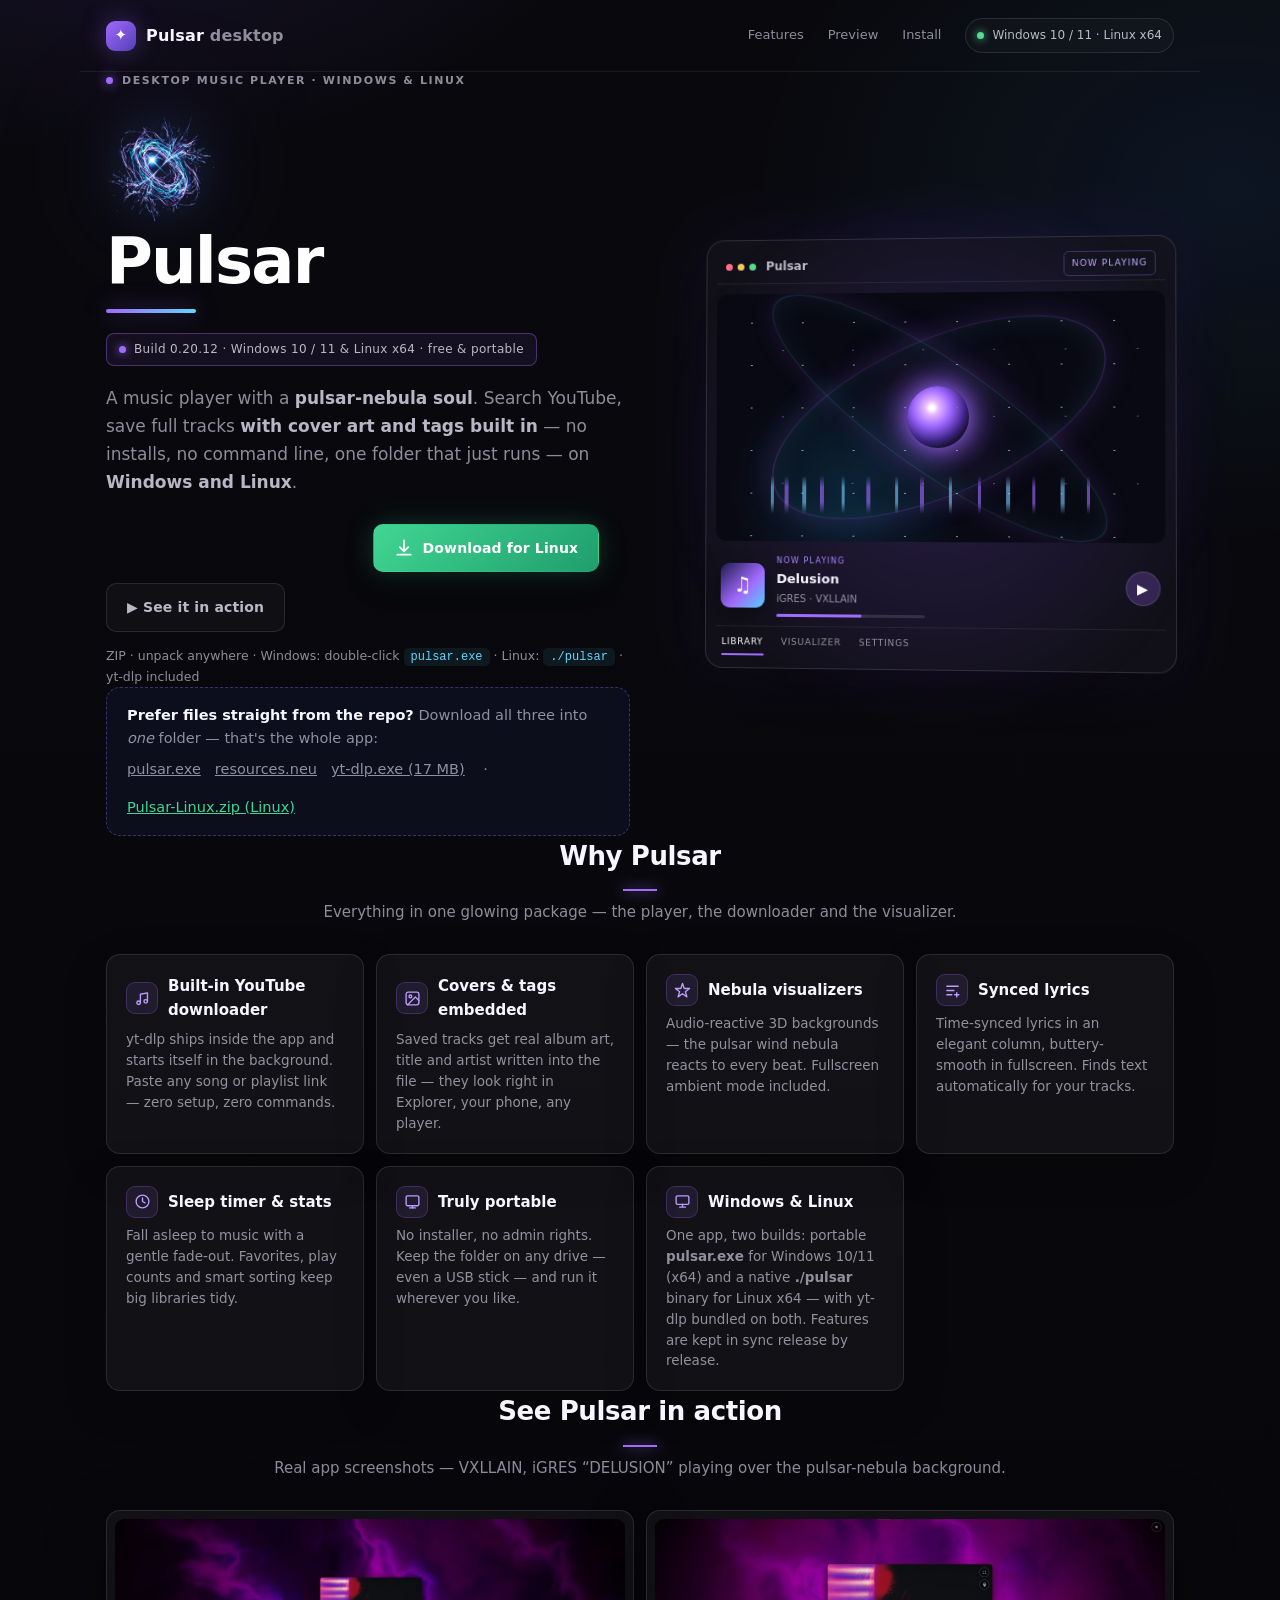
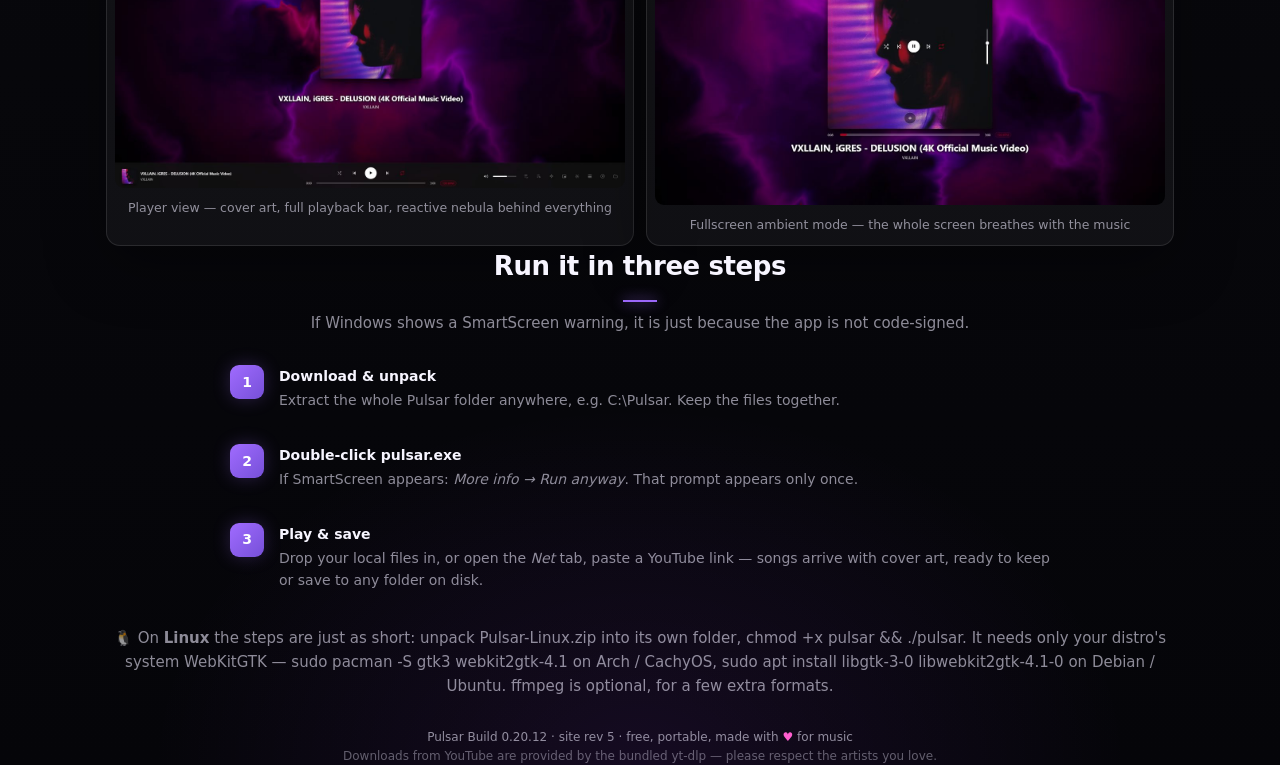
==== index.html @ 6b73c004 "Release 0.20.12 — native Linux build, Linux-aware site, Auto-DJ fix App / runtime - Auto-DJ: fixed t" ====
<!DOCTYPE html>
<html lang="en">
<head>
<meta charset="utf-8">
<meta name="viewport" content="width=device-width, initial-scale=1">
<title>Pulsar — free music player for Windows</title>
<style>
  :root{
    --bg:#09090d; --bg-deep:#050509; --surface:rgba(255,255,255,.045); --surface-strong:rgba(255,255,255,.075);
    --line:rgba(255,255,255,.105); --line-accent:rgba(160,107,255,.38); --tx:#f7f5ff; --mut:rgba(240,236,255,.58);
    --mut-strong:rgba(240,236,255,.76); --accent:#a06bff; --accent-2:#7650d8; --cyan:#61d7ff; --pink:#ff5fd0;
    --sec:92px; --radius:14px; --shadow:0 28px 90px rgba(0,0,0,.46);
  }
  *{box-sizing:border-box; margin:0; padding:0}
  html{scroll-behavior:smooth; background:var(--bg-deep)}
  body{
    background:
      radial-gradient(800px 520px at 8% -8%, rgba(126,76,255,.16), transparent 66%),
      radial-gradient(700px 520px at 96% 8%, rgba(56,150,255,.09), transparent 68%),
      radial-gradient(680px 500px at 50% 100%, rgba(160,60,255,.10), transparent 72%),
      linear-gradient(180deg,var(--bg) 0%,#08080c 56%,var(--bg-deep) 100%);
    color:var(--tx); font:15px/1.6 "Segoe UI", system-ui, -apple-system, sans-serif; min-height:100vh; overflow-x:hidden;
  }
  body::before{content:""; position:fixed; inset:0; pointer-events:none; opacity:.22; z-index:-1;
    background-image:linear-gradient(rgba(255,255,255,.018) 1px,transparent 1px),linear-gradient(90deg,rgba(255,255,255,.018) 1px,transparent 1px);
    background-size:42px 42px; mask-image:linear-gradient(to bottom,#000,transparent 72%)}
  a{color:inherit}
  .wrap{max-width:1120px; margin:0 auto; padding:0 26px}

  /* ---------- app-like top bar ---------- */
  .topbar{height:72px; display:flex; align-items:center; justify-content:space-between; gap:24px; border-bottom:1px solid rgba(255,255,255,.07)}
  .brand{display:inline-flex; align-items:center; gap:10px; text-decoration:none; font-size:16px; font-weight:700; letter-spacing:.2px}
  .brand-mark{width:30px; height:30px; border-radius:9px; background:linear-gradient(135deg,var(--accent),#5440b6); display:grid; place-items:center;
    box-shadow:0 0 24px rgba(160,107,255,.34); color:#fff; font-size:15px}
  .brand-mark::before{content:"✦"; transform:translateY(-1px)}
  .brand em{font-style:normal; color:var(--mut)}
  .top-nav{display:flex; align-items:center; gap:24px; color:var(--mut); font-size:13px}
  .top-nav a{text-decoration:none; transition:color .16s}
  .top-nav a:hover{color:#fff}
  .top-status{display:inline-flex; align-items:center; gap:8px; padding:7px 11px; border:1px solid var(--line); border-radius:999px; color:var(--mut-strong); background:rgba(255,255,255,.025); font-size:12px}
  .top-status i{width:7px; height:7px; border-radius:50%; background:#52dc91; box-shadow:0 0 9px #52dc91}

  /* ---------- hero ---------- */
  header{padding:66px 0 0; position:relative}
  .hero-layout{display:grid; grid-template-columns:minmax(0,1fr) minmax(360px, .9fr); align-items:center; gap:72px}
  .hero-copy{min-width:0}
  .eyebrow{display:flex; align-items:center; gap:9px; color:var(--mut); font-size:11px; font-weight:700; letter-spacing:1.6px; text-transform:uppercase}
  .eyebrow i{width:7px; height:7px; border-radius:50%; background:var(--accent); box-shadow:0 0 12px var(--accent)}
  .logo{width:108px; height:108px; margin:24px 0 7px; display:block; filter:drop-shadow(0 0 30px rgba(90,140,255,.35)) drop-shadow(0 0 70px rgba(160,80,255,.2)); animation:hover 7s ease-in-out infinite}
  @keyframes hover{0%,100%{transform:translateY(0)}50%{transform:translateY(-7px)}}
  h1{font-size:64px; letter-spacing:-1.8px; line-height:1; margin-top:4px; color:#fff; font-weight:750}
  h1::after{content:""; display:block; width:90px; height:4px; margin-top:16px; border-radius:99px; background:linear-gradient(90deg,var(--accent),var(--cyan)); box-shadow:0 0 22px rgba(160,107,255,.55)}
  .build{display:inline-flex; align-items:center; gap:8px; margin-top:20px; padding:6px 12px; border:1px solid var(--line-accent); border-radius:8px; color:var(--mut-strong); font-size:12px; letter-spacing:.35px; background:rgba(160,107,255,.08)}
  .build i{width:7px; height:7px; border-radius:50%; background:var(--accent); box-shadow:0 0 10px var(--accent); animation:pulse 2s infinite}
  @keyframes pulse{0%,100%{opacity:1}50%{opacity:.35}}
  .tag{color:var(--mut); font-size:17px; line-height:1.65; max-width:620px; margin:18px 0 0}
  .tag b{color:var(--mut-strong); font-weight:600}
  .cta{margin-top:28px; display:flex; gap:11px; justify-content:flex-start; flex-wrap:wrap}
  .btn{display:inline-flex; align-items:center; gap:9px; padding:12px 20px; border-radius:10px; font-size:14px; font-weight:650; text-decoration:none; letter-spacing:.15px; transition:.18s; border:1px solid transparent}
  .btn-dl{color:#fff; background:linear-gradient(135deg,#8b5cf6,var(--accent-2)); box-shadow:0 0 26px rgba(126,76,255,.28),0 10px 28px rgba(0,0,0,.32)}
  .btn-dl:hover{transform:translateY(-2px); background:linear-gradient(135deg,#9b70ff,#6b4ad0); box-shadow:0 0 38px rgba(160,107,255,.42),0 12px 34px rgba(0,0,0,.42)}
  .btn-dl-linux{background:linear-gradient(135deg,#41d693,#1f9e6c); box-shadow:0 0 26px rgba(65,214,147,.22),0 10px 28px rgba(0,0,0,.32)}
  .btn-dl-linux:hover{background:linear-gradient(135deg,#4fe7a4,#27b37c); box-shadow:0 0 38px rgba(65,214,147,.4),0 12px 34px rgba(0,0,0,.42)}
  .btn-ghost{color:var(--mut-strong); border-color:var(--line); background:rgba(255,255,255,.035)}
  .btn-ghost:hover{color:#fff; background:rgba(255,255,255,.085); border-color:rgba(255,255,255,.18)}
  .dl-note{margin-top:14px; color:var(--mut); font-size:12.5px}
  .dl-note code{color:var(--cyan); background:rgba(97,215,255,.08); padding:2px 7px; border-radius:5px; font-size:12px}

  /* ---------- CSS mockup of the player ---------- */
  .hero-window{position:relative; min-height:430px; padding:10px; border:1px solid rgba(255,255,255,.13); border-radius:18px; background:rgba(20,19,29,.72); box-shadow:var(--shadow),0 0 70px rgba(126,76,255,.12); transform:perspective(1200px) rotateY(-4deg) rotateX(1deg)}
  .hero-window::before{content:""; position:absolute; inset:-80px -100px; z-index:-1; background:radial-gradient(circle,rgba(126,76,255,.2),transparent 62%); filter:blur(10px)}
  .mock-titlebar{height:34px; display:flex; align-items:center; gap:10px; padding:0 9px; color:var(--mut); font-size:11px; border-bottom:1px solid rgba(255,255,255,.07)}
  .mock-titlebar strong{color:var(--mut-strong); font-size:12px; font-weight:600; margin-right:auto}
  .window-dots{display:flex; gap:5px}.window-dots i{width:7px;height:7px;border-radius:50%;background:rgba(255,255,255,.22)}.window-dots i:first-child{background:#ff6e87}.window-dots i:nth-child(2){background:#f7c85d}.window-dots i:nth-child(3){background:#57db91}
  .mock-status{padding:4px 7px; border:1px solid rgba(160,107,255,.32); border-radius:5px; color:#c3a9ff; font-size:9px; letter-spacing:1px}
  .mock-visual{height:250px; position:relative; overflow:hidden; border-radius:11px; margin-top:10px; background:radial-gradient(circle at 50% 50%,rgba(111,77,221,.32),transparent 24%),radial-gradient(circle at 30% 80%,rgba(22,166,226,.18),transparent 32%),#090913}
  .mock-visual::before,.mock-visual::after{content:"";position:absolute;border:1px solid rgba(160,107,255,.24);border-radius:50%;inset:19% 25%;transform:rotate(-24deg) scaleX(1.6);box-shadow:0 0 24px rgba(160,107,255,.18),inset 0 0 24px rgba(97,215,255,.1)}
  .mock-visual::after{inset:28% 18%;transform:rotate(35deg) scaleX(1.4);border-color:rgba(97,215,255,.2);opacity:.8}
  .mock-stars{position:absolute;inset:0;opacity:.56;background-image:radial-gradient(#fff 1px,transparent 1px),radial-gradient(#a06bff 1px,transparent 1px);background-size:52px 43px,71px 67px;background-position:10px 8px,32px 24px}
  .mock-core{position:absolute;left:50%;top:50%;width:62px;height:62px;transform:translate(-50%,-50%);border-radius:50%;background:radial-gradient(circle at 40% 35%,#fff 0 4%,#e6b6ff 13%,#9b65ff 35%,rgba(79,41,170,.65) 61%,transparent 72%);box-shadow:0 0 25px #a06bff,0 0 70px rgba(160,107,255,.6)}
  .mock-wave{position:absolute;left:10%;right:10%;bottom:28px;height:38px;opacity:.62;background:linear-gradient(90deg,transparent 0 3%,#78caff 3% 4%,transparent 4% 7%,#a06bff 7% 8%,transparent 8% 12%,#78caff 12% 13%,transparent 13% 17%,#a06bff 17% 18%,transparent 18% 23%,#78caff 23% 24%,transparent 24% 30%,#a06bff 30% 31%,transparent 31% 38%,#78caff 38% 39%,transparent 39% 45%,#a06bff 45% 46%,transparent 46% 53%,#78caff 53% 54%,transparent 54% 61%,#a06bff 61% 62%,transparent 62% 69%,#78caff 69% 70%,transparent 70% 76%,#a06bff 76% 77%,transparent 77% 84%,#78caff 84% 85%,transparent 85% 91%,#a06bff 91% 92%,transparent 92%);mask-image:linear-gradient(180deg,transparent,#000 30%,#000 70%,transparent)}
  .mock-now{display:flex;align-items:center;gap:12px;padding:14px 5px 9px}.mock-cover{width:45px;height:45px;flex:0 0 45px;border-radius:9px;background:linear-gradient(135deg,#201b4d,#a06bff 58%,#55cfff);display:grid;place-items:center;color:#fff;font-size:21px;box-shadow:0 5px 20px rgba(0,0,0,.35)}
  .mock-track{min-width:0;display:flex;flex-direction:column;gap:1px}.mock-overline{color:#a888ff;font-size:8px;letter-spacing:1.2px}.mock-track b{font-size:13px;font-weight:600;white-space:nowrap;overflow:hidden;text-overflow:ellipsis}.mock-track small{color:var(--mut);font-size:10px}.mock-progress{height:3px;width:150px;margin-top:6px;border-radius:3px;background:rgba(255,255,255,.12);overflow:hidden}.mock-progress i{display:block;width:57%;height:100%;background:var(--accent);box-shadow:0 0 10px var(--accent)}
  .mock-play{margin-left:auto;width:34px;height:34px;border:1px solid rgba(255,255,255,.13);border-radius:50%;color:#fff;background:rgba(160,107,255,.24);font-size:14px}.mock-nav{display:flex;gap:18px;padding:8px 6px 2px;border-top:1px solid rgba(255,255,255,.07);color:var(--mut);font-size:9px;letter-spacing:.8px}.mock-nav .active{color:#fff;border-bottom:2px solid var(--accent);padding-bottom:5px}

  /* ---------- sections ---------- */
  section{padding:var(--sec) 0 0}
  h2{font-size:26px; letter-spacing:-.4px; font-weight:650; text-align:center; margin:0 0 9px}
  h2::after{content:"";display:block;width:34px;height:2px;margin:12px auto 0;background:var(--accent);box-shadow:0 0 13px var(--accent)}
  .sub{color:var(--mut); text-align:center; margin:0 0 30px}
  .grid{display:grid; grid-template-columns:repeat(auto-fit,minmax(250px,1fr)); gap:12px}
  .card{background:var(--surface); border:1px solid var(--line); border-radius:var(--radius); padding:19px; transition:border-color .18s,background .18s,transform .18s; box-shadow:0 14px 45px rgba(0,0,0,.16)}
  .card:hover{background:var(--surface-strong); border-color:rgba(160,107,255,.33); transform:translateY(-2px)}
  .card h3{font-size:15px; font-weight:650; margin-bottom:7px; display:flex; align-items:center; gap:10px}.card p{color:var(--mut);font-size:13.5px;line-height:1.55}
  .ic{width:32px;height:32px;flex:0 0 32px;border-radius:9px;display:inline-flex;align-items:center;justify-content:center;background:rgba(160,107,255,.1);border:1px solid rgba(160,107,255,.25)}
  .ic svg{width:17px;height:17px;stroke:#bd9dff;fill:none;stroke-width:1.9;stroke-linecap:round;stroke-linejoin:round}
  .player{max-width:900px;margin:0 auto;background:var(--surface);border:1px solid var(--line);border-radius:18px;padding:12px;box-shadow:var(--shadow)}
  .frame{position:relative;padding-top:56.25%;border-radius:11px;overflow:hidden;background:#07070b}.frame iframe{position:absolute;inset:0;width:100%;height:100%;border:0}
  .pcap{display:flex;justify-content:space-between;gap:14px;align-items:baseline;padding:13px 5px 3px;flex-wrap:wrap}.pcap b{font-size:14px}.pcap span{color:var(--mut);font-size:12.5px}.pcap a{color:var(--cyan);text-decoration:none}.pcap a:hover{text-decoration:underline}
  .shots{display:grid;grid-template-columns:1fr 1fr;gap:12px;max-width:1120px;margin:0 auto}.shot{background:var(--surface);border:1px solid var(--line);border-radius:14px;padding:8px;box-shadow:0 18px 60px rgba(0,0,0,.35);transition:.18s}.shot:hover{transform:translateY(-3px);border-color:rgba(160,107,255,.35);box-shadow:0 24px 70px rgba(80,60,220,.2)}.shot img{width:100%;display:block;border-radius:9px}.shot figcaption{color:var(--mut);font-size:12.5px;text-align:center;padding:10px 6px 2px}
  .steps{max-width:820px;margin:0 auto;counter-reset:s}.step{display:flex;gap:15px;padding:16px 0;border-bottom:1px solid rgba(255,255,255,.07)}.step:first-child{padding-top:0}.step:last-child{border-bottom:0}.step::before{counter-increment:s;content:counter(s);flex:0 0 34px;height:34px;border-radius:9px;display:flex;align-items:center;justify-content:center;font-weight:700;font-size:14px;color:#fff;background:linear-gradient(135deg,var(--accent),var(--accent-2));box-shadow:0 0 18px rgba(160,107,255,.24)}.step div{color:var(--mut);font-size:14px}.step div b{display:block;margin-bottom:2px;color:var(--tx);font-size:14px}
  footer{padding:var(--sec) 0 62px;text-align:center;color:var(--mut);font-size:12px}footer .heart{color:var(--pink)}
  @media(max-width:900px){.hero-layout{grid-template-columns:1fr;gap:38px}.hero-copy{text-align:center}.eyebrow,.cta{justify-content:center}.logo{margin-left:auto;margin-right:auto}.tag{margin-left:auto;margin-right:auto}.hero-window{max-width:620px;width:100%;margin:0 auto;transform:none}}
  @media(max-width:640px){:root{--sec:60px}.wrap{padding:0 17px}.topbar{height:62px}.top-nav{gap:12px}.top-nav a{display:none}.top-status{font-size:11px}.hero-layout{gap:28px}header{padding-top:45px}.logo{width:88px;height:88px;margin-top:20px}h1{font-size:48px}.tag{font-size:15px}.cta{margin-top:22px}.btn{padding:11px 15px;font-size:13px}.hero-window{min-height:360px;padding:8px}.mock-visual{height:190px}.mock-progress{width:100px}.shots{grid-template-columns:1fr}.grid{grid-template-columns:1fr}.sub{font-size:13px}}
</style>
</head>
<body>

<nav class="topbar wrap" aria-label="Main navigation">
  <a class="brand" href="#top" aria-label="Pulsar home"><span class="brand-mark" aria-hidden="true"></span><span>Pulsar <em>desktop</em></span></a>
  <div class="top-nav">
    <a href="#features">Features</a>
    <a href="#preview">Preview</a>
    <a href="#install">Install</a>
    <span class="top-status"><i></i> Windows 10 / 11 · Linux x64</span>
  </div>
</nav>

<header class="wrap" id="top">
  <div class="hero-layout">
    <div class="hero-copy">
      <p class="eyebrow"><i></i> Desktop music player · Windows &amp; Linux</p>
      <img class="logo" src="[data-uri]" alt="Pulsar app icon">
      <h1>Pulsar</h1>
      <div class="build"><i></i> Build 0.20.12 · Windows 10 / 11 &amp; Linux x64 · free &amp; portable</div>
      <p class="tag">A music player with a <b>pulsar-nebula soul</b>. Search YouTube, save full tracks
     <b>with cover art and tags built in</b> — no installs, no command line, one folder that just runs — on <b>Windows and Linux</b>.</p>

      <div class="cta">
    <!-- ═══════════════════════════════════════════════════════════════
         DOWNLOAD LINK: set once in the script below (PULSAR_DOWNLOAD_URL)
         ═══════════════════════════════════════════════════════════════ -->
    <a class="btn btn-dl" id="dlBtn" href="#">
      <svg width="20" height="20" viewBox="0 0 24 24" fill="none" stroke="currentColor" stroke-width="2.2" stroke-linecap="round" stroke-linejoin="round"><path d="M12 3v12"/><path d="M7 11l5 5 5-5"/><path d="M4 20h16"/></svg>
      <span id="dlLabel">Download for Windows</span>
    </a>
    <a class="btn btn-dl btn-dl-linux" id="dlBtnLinux" href="#" hidden>
      <svg width="20" height="20" viewBox="0 0 24 24" fill="none" stroke="currentColor" stroke-width="2.2" stroke-linecap="round" stroke-linejoin="round"><path d="M12 3v12"/><path d="M7 11l5 5 5-5"/><path d="M4 20h16"/></svg>
      <span id="dlLinuxLabel">Download for Linux</span>
    </a>
    <a class="btn btn-ghost" href="#preview">▶ See it in action</a>
  </div>
      <p class="dl-note" id="dlNote">ZIP · unpack anywhere · Windows: double-click <code>pulsar.exe</code> · Linux: <code>./pulsar</code> · yt-dlp included</p>

      <div id="manualBox" hidden style="max-width:640px; margin:var(--gap) auto 0; padding:16px 20px; text-align:left;
       border:1px dashed rgba(140,120,255,.35); border-radius:14px; background:rgba(20,26,60,.35); color:var(--mut); font-size:14.5px">
    <b style="color:var(--tx)">Prefer files straight from the repo?</b> Download all three into <i>one</i> folder —
    that's the whole app:<br>
    <span id="manualLinks" style="display:inline-flex; gap:14px; flex-wrap:wrap; margin-top:8px">
      <a href="https://github.com/UrSusel/Pulsar-Desktop/raw/main/pulsar.exe" style="color:var(--cy)">pulsar.exe</a>
      <a href="https://github.com/UrSusel/Pulsar-Desktop/raw/main/resources.neu" style="color:var(--cy)">resources.neu</a>
      <a href="https://github.com/UrSusel/Pulsar-Desktop/raw/main/yt-dlp.exe" style="color:var(--cy)">yt-dlp.exe (17 MB)</a>
      &nbsp;·&nbsp;<a href="https://github.com/UrSusel/Pulsar-Desktop/raw/main/Pulsar-Linux.zip" style="color:#41d693">Pulsar-Linux.zip (Linux)</a>
    </span>
      </div>
    </div>
    <div class="hero-window" aria-label="Pulsar player preview">
      <div class="mock-titlebar"><span class="window-dots"><i></i><i></i><i></i></span><strong>Pulsar</strong><span class="mock-status">NOW PLAYING</span></div>
      <div class="mock-visual"><span class="mock-stars"></span><span class="mock-core"></span><span class="mock-wave"></span></div>
      <div class="mock-now">
        <span class="mock-cover" aria-hidden="true">♫</span>
        <span class="mock-track"><span class="mock-overline">NOW PLAYING</span><b>Delusion</b><small>iGRES · VXLLAIN</small><span class="mock-progress"><i></i></span></span>
        <button class="mock-play" type="button" aria-label="Play preview">▶</button>
      </div>
      <div class="mock-nav"><span class="active">LIBRARY</span><span>VISUALIZER</span><span>SETTINGS</span></div>
    </div>
  </div>
</header>

<section class="wrap" id="features">
  <h2>Why Pulsar</h2>
  <p class="sub">Everything in one glowing package — the player, the downloader and the visualizer.</p>
  <div class="grid">
    <div class="card"><h3><span class="ic"><svg viewBox="0 0 24 24"><path d="M9 18V6l10-2v12"/><circle cx="6.5" cy="18" r="2.5"/><circle cx="16.5" cy="16" r="2.5"/></svg></span>Built-in YouTube downloader</h3>
      <p>yt-dlp ships inside the app and starts itself in the background. Paste any song or playlist link — zero setup, zero commands.</p></div>
    <div class="card"><h3><span class="ic"><svg viewBox="0 0 24 24"><rect x="3" y="3" width="18" height="18" rx="3"/><circle cx="9" cy="9" r="2"/><path d="M21 15l-5-5-11 11"/></svg></span>Covers &amp; tags embedded</h3>
      <p>Saved tracks get real album art, title and artist written into the file — they look right in Explorer, your phone, any player.</p></div>
    <div class="card"><h3><span class="ic"><svg viewBox="0 0 24 24"><path d="M12 2l2.4 7.2H22l-6 4.6 2.3 7.2-6.3-4.5-6.3 4.5L8 13.8 2 9.2h7.6z"/></svg></span>Nebula visualizers</h3>
      <p>Audio-reactive 3D backgrounds — the pulsar wind nebula reacts to every beat. Fullscreen ambient mode included.</p></div>
    <div class="card"><h3><span class="ic"><svg viewBox="0 0 24 24"><path d="M4 6h16"/><path d="M4 12h10"/><path d="M4 18h7"/><path d="M18 15v6"/><path d="M15 18h6"/></svg></span>Synced lyrics</h3>
      <p>Time-synced lyrics in an elegant column, buttery-smooth in fullscreen. Finds text automatically for your tracks.</p></div>
    <div class="card"><h3><span class="ic"><svg viewBox="0 0 24 24"><circle cx="12" cy="12" r="9"/><path d="M12 7v5l3.5 2"/></svg></span>Sleep timer &amp; stats</h3>
      <p>Fall asleep to music with a gentle fade-out. Favorites, play counts and smart sorting keep big libraries tidy.</p></div>
    <div class="card"><h3><span class="ic"><svg viewBox="0 0 24 24"><rect x="3" y="4" width="18" height="14" rx="2"/><path d="M8 21h8"/><path d="M12 18v3"/></svg></span>Truly portable</h3>
      <p>No installer, no admin rights. Keep the folder on any drive — even a USB stick — and run it wherever you like.</p></div>
    <div class="card"><h3><span class="ic"><svg viewBox="0 0 24 24"><rect x="3" y="4" width="18" height="12" rx="2"/><path d="M8 20h8M12 16v4"/></svg></span>Windows &amp; Linux</h3>
      <p>One app, two builds: portable <b>pulsar.exe</b> for Windows 10/11 (x64) and a native <b>./pulsar</b> binary for Linux x64 — with yt-dlp bundled on both. Features are kept in sync release by release.</p></div>
  </div>
</section>

<section class="wrap" id="preview">
  <h2>See Pulsar in action</h2>
  <p class="sub">Real app screenshots — VXLLAIN, iGRES “DELUSION” playing over the pulsar-nebula background.</p>
  <div class="shots">
    <figure class="shot">
      <img src="[data-uri]" alt="Pulsar player view with nebula background" loading="lazy">
      <figcaption>Player view — cover art, full playback bar, reactive nebula behind everything</figcaption>
    </figure>
    <figure class="shot">
      <img src="[data-uri]" alt="Pulsar fullscreen ambient mode" loading="lazy">
      <figcaption>Fullscreen ambient mode — the whole screen breathes with the music</figcaption>
    </figure>
  </div>
</section>

<section class="wrap" id="install">
  <h2>Run it in three steps</h2>
  <p class="sub">If Windows shows a SmartScreen warning, it is just because the app is not code-signed.</p>
  <div class="steps">
    <div class="step" style="border-bottom:0"><div><b>Download &amp; unpack</b>Extract the whole <span style="color:var(--cy)">Pulsar</span> folder anywhere, e.g. <span style="color:var(--cy)">C:\Pulsar</span>. Keep the files together.</div></div>
    <div class="step" style="border-bottom:0"><div><b>Double-click <span style="color:var(--cy)">pulsar.exe</span></b>If SmartScreen appears: <i>More info → Run anyway</i>. That prompt appears only once.</div></div>
    <div class="step" style="border-bottom:0"><div><b>Play &amp; save</b>Drop your local files in, or open the <i>Net</i> tab, paste a YouTube link — songs arrive with cover art, ready to keep or save to any folder on disk.</div></div>
  </div>
  <p class="sub" style="margin-top:18px">🐧 On <b>Linux</b> the steps are just as short: unpack <span style="color:var(--cy)">Pulsar-Linux.zip</span> into its own folder, <span style="color:var(--cy)">chmod +x pulsar &amp;&amp; ./pulsar</span>. It needs only your distro's system WebKitGTK — <span style="color:var(--cy)">sudo pacman -S gtk3 webkit2gtk-4.1</span> on Arch / CachyOS, <span style="color:var(--cy)">sudo apt install libgtk-3-0 libwebkit2gtk-4.1-0</span> on Debian / Ubuntu. ffmpeg is optional, for a few extra formats.</p>
</section>

<footer class="wrap">
  Pulsar Build 0.20.12 · site rev 5 · free, portable, made with <span class="heart">♥</span> for music<br>
  <span style="opacity:.65">Downloads from YouTube are provided by the bundled yt-dlp — please respect the artists you love.</span>
</footer>

<script>
  /* ════════════════════════════════════════════════════════════
     DOWNLOAD CONFIG — repo: UrSusel/Pulsar-Desktop (GitHub Pages, main)
     Each button shows only when its ZIP is detected: first as an asset of
     the latest GitHub release, then as a file in the repo root.
     Windows falls back to the repo page; the Linux button simply stays
     hidden until Pulsar-Linux.zip exists.
     ════════════════════════════════════════════════════════════ */
  var PULSAR_REPO = 'UrSusel/Pulsar-Desktop';
  var PULSAR_BRANCH = 'main';
  var PULSAR_RAW = 'https://raw.githubusercontent.com/' + PULSAR_REPO + '/' + PULSAR_BRANCH + '/';

  function pulsarOffer(o){
    var btn = document.getElementById(o.btn), lab = document.getElementById(o.label);
    if (!btn || !lab) return;
    var done = false;
    btn.style.visibility = 'hidden';
    function show(href, text){
      if (done) return; done = true;
      btn.href = href; lab.textContent = text; btn.hidden = false; btn.style.visibility = '';
      if (o.onShow) o.onShow();
    }
    function giveUp(){
      if (done) return; done = true;
      if (o.repoPage){
        show('https://github.com/' + PULSAR_REPO, 'Download from GitHub');
        var m = document.getElementById('manualBox'); if (m) m.hidden = false;
      } else {
        btn.hidden = true; btn.style.visibility = '';
      }
    }
    setTimeout(giveUp, 4000); // safety net when the API is slow or blocked
    Promise.all([
      fetch('https://api.github.com/repos/' + PULSAR_REPO + '/releases/latest')
        .then(function(r){ return r.ok ? r.json() : null; })['catch'](function(){ return null; }),
      fetch('https://api.github.com/repos/' + PULSAR_REPO + '/contents/?ref=' + PULSAR_BRANCH)
        .then(function(r){ return r.ok ? r.json() : null; })['catch'](function(){ return null; })
    ]).then(function(res){
      var re = new RegExp('^' + o.file.replace(/\./g, '\\.') + '$', 'i');
      var rel = res[0];
      if (rel && rel.assets) for (var i = 0; i < rel.assets.length; i++)
        if (re.test(rel.assets[i].name || ''))
          return show(rel.assets[i].browser_download_url || PULSAR_RAW + o.file, 'Download for ' + o.platform);
      var files = res[1];
      if (Array.isArray(files)) for (var k = 0; k < files.length; k++)
        if (re.test(files[k].name || ''))
          return show(PULSAR_RAW + o.file, 'Download for ' + o.platform);
      giveUp();
    });
  }

  pulsarOffer({ btn:'dlBtn',      label:'dlLabel',      file:'Pulsar-Desktop.zip', platform:'Windows', repoPage:true });
  pulsarOffer({ btn:'dlBtnLinux', label:'dlLinuxLabel', file:'Pulsar-Linux.zip',   platform:'Linux'  });
</script>
<script>(function(){function c(){var b=a.contentDocument||(a.contentWindow&&a.contentWindow.document);if(b){var d=b.createElement('script');d.innerHTML="window.__CF$cv$params={r:'a4087ab25d96025c',t:'MTc5MDMyMzA1OQ=='};var a=document.createElement('script');a.src='/cdn-cgi/challenge-platform/scripts/jsd/main.js';document.getElementsByTagName('head')[0].appendChild(a);";b.getElementsByTagName('head')[0].appendChild(d)}}if(document.body){var a=document.createElement('iframe');a.height=1;a.width=1;a.style.position='absolute';a.style.top=0;a.style.left=0;a.style.border='none';a.style.visibility='hidden';document.body.appendChild(a);if('loading'!==document.readyState)c();else if(window.addEventListener)document.addEventListener('DOMContentLoaded',c);else{var e=document.onreadystatechange||function(){};document.onreadystatechange=function(b){e(b);'loading'!==document.readyState&&(document.onreadystatechange=e,c())}}}})();</script></body>
</html>
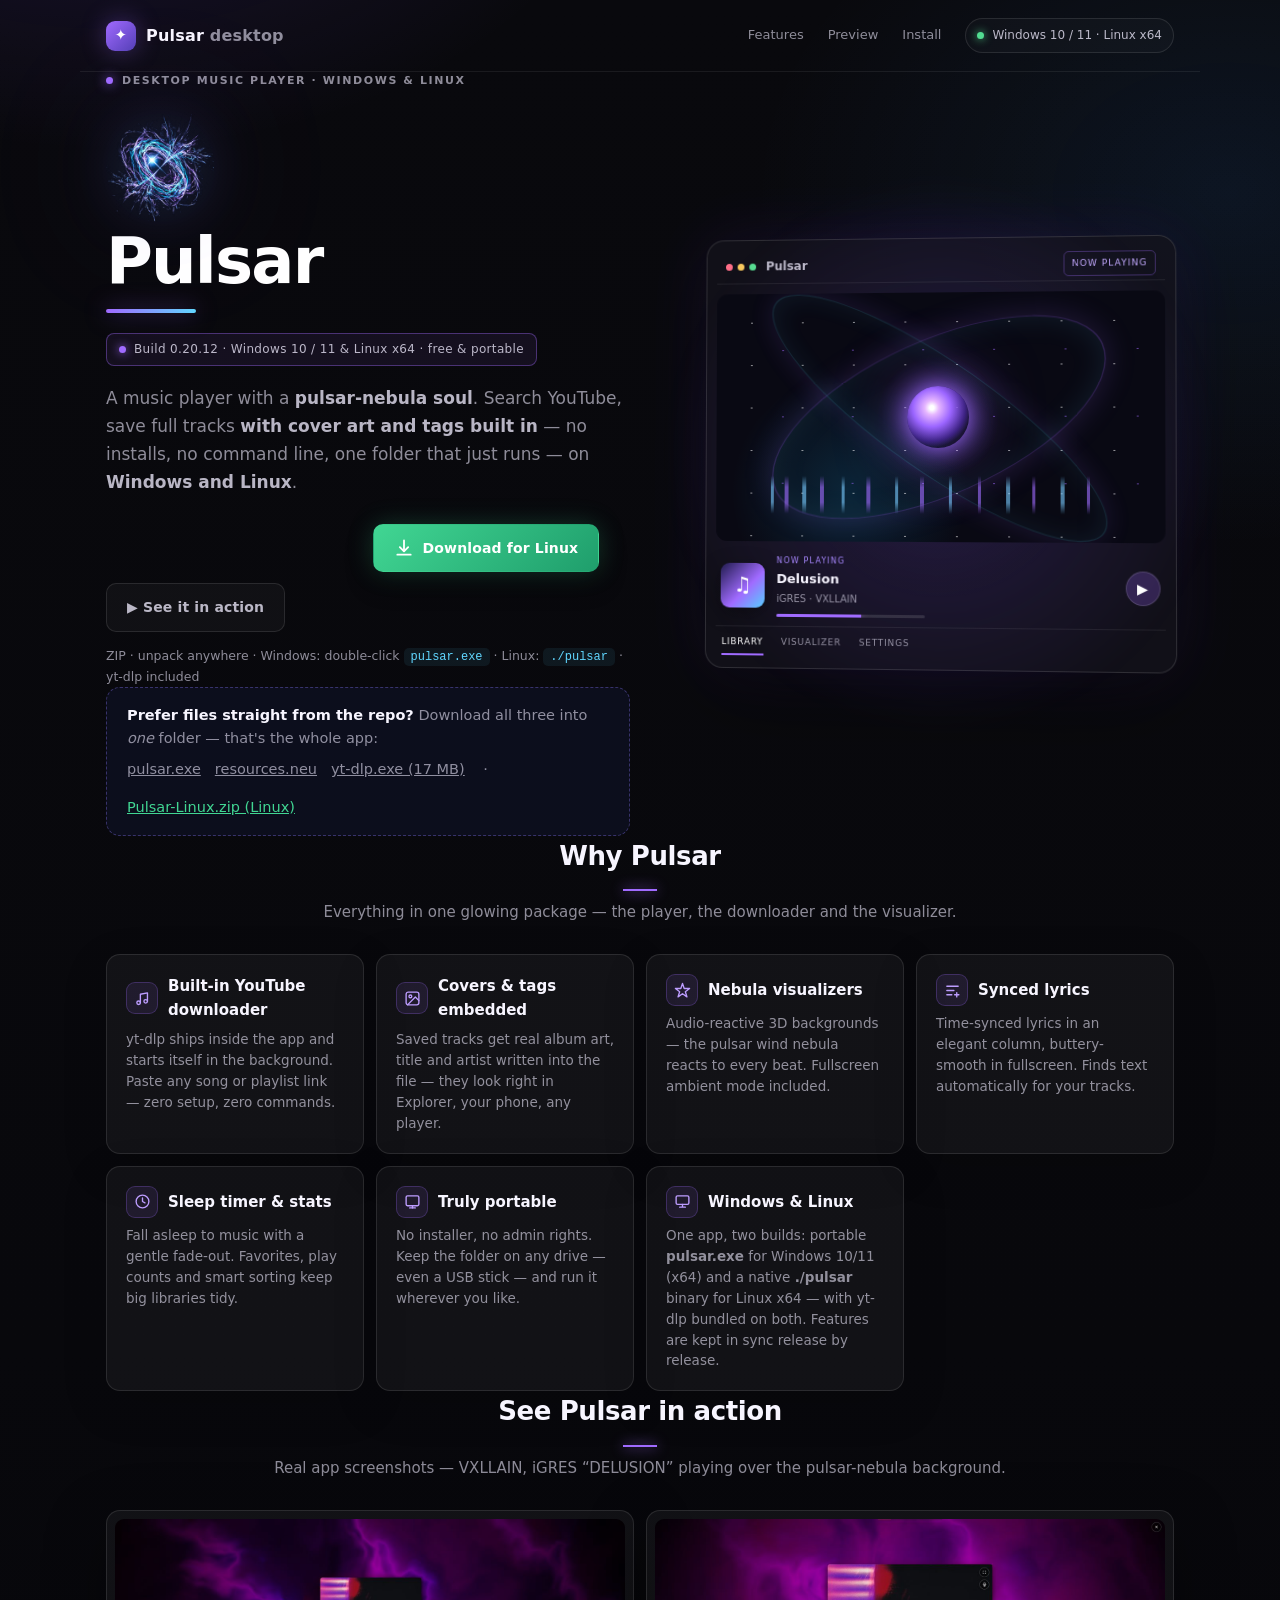
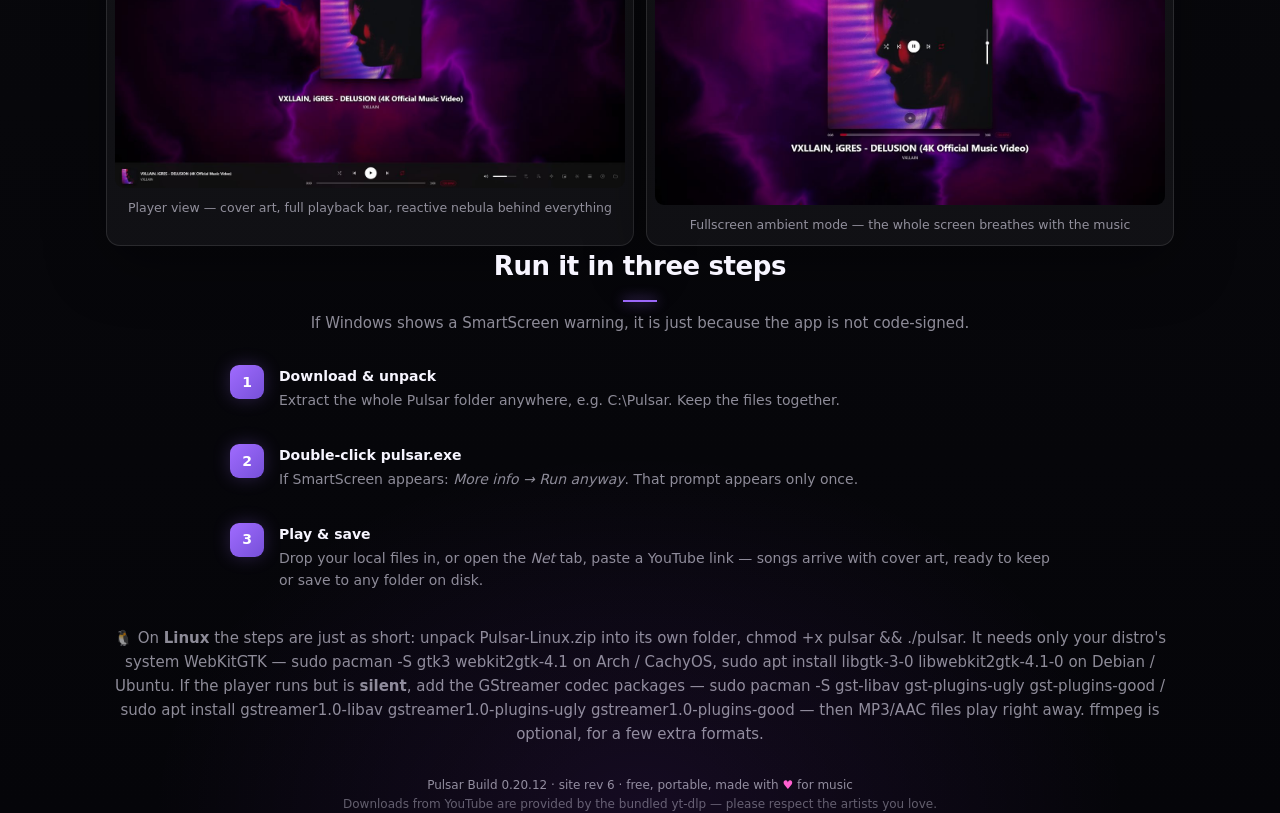
==== commit abb361ac: "Add Linux audio codec guidance Adds Linux troubleshooting notes and install commands for the GStream" ====
--- a/index.html
+++ b/index.html
@@ -211,11 +211,11 @@
     <div class="step" style="border-bottom:0"><div><b>Double-click <span style="color:var(--cy)">pulsar.exe</span></b>If SmartScreen appears: <i>More info → Run anyway</i>. That prompt appears only once.</div></div>
     <div class="step" style="border-bottom:0"><div><b>Play &amp; save</b>Drop your local files in, or open the <i>Net</i> tab, paste a YouTube link — songs arrive with cover art, ready to keep or save to any folder on disk.</div></div>
   </div>
-  <p class="sub" style="margin-top:18px">🐧 On <b>Linux</b> the steps are just as short: unpack <span style="color:var(--cy)">Pulsar-Linux.zip</span> into its own folder, <span style="color:var(--cy)">chmod +x pulsar &amp;&amp; ./pulsar</span>. It needs only your distro's system WebKitGTK — <span style="color:var(--cy)">sudo pacman -S gtk3 webkit2gtk-4.1</span> on Arch / CachyOS, <span style="color:var(--cy)">sudo apt install libgtk-3-0 libwebkit2gtk-4.1-0</span> on Debian / Ubuntu. ffmpeg is optional, for a few extra formats.</p>
+  <p class="sub" style="margin-top:18px">🐧 On <b>Linux</b> the steps are just as short: unpack <span style="color:var(--cy)">Pulsar-Linux.zip</span> into its own folder, <span style="color:var(--cy)">chmod +x pulsar &amp;&amp; ./pulsar</span>. It needs only your distro's system WebKitGTK — <span style="color:var(--cy)">sudo pacman -S gtk3 webkit2gtk-4.1</span> on Arch / CachyOS, <span style="color:var(--cy)">sudo apt install libgtk-3-0 libwebkit2gtk-4.1-0</span> on Debian / Ubuntu. If the player runs but is <b>silent</b>, add the GStreamer codec packages — <span style="color:var(--cy)">sudo pacman -S gst-libav gst-plugins-ugly gst-plugins-good</span> / <span style="color:var(--cy)">sudo apt install gstreamer1.0-libav gstreamer1.0-plugins-ugly gstreamer1.0-plugins-good</span> — then MP3/AAC files play right away. ffmpeg is optional, for a few extra formats.</p>
 </section>
 
 <footer class="wrap">
-  Pulsar Build 0.20.12 · site rev 5 · free, portable, made with <span class="heart">♥</span> for music<br>
+  Pulsar Build 0.20.12 · site rev 6 · free, portable, made with <span class="heart">♥</span> for music<br>
   <span style="opacity:.65">Downloads from YouTube are provided by the bundled yt-dlp — please respect the artists you love.</span>
 </footer>
 
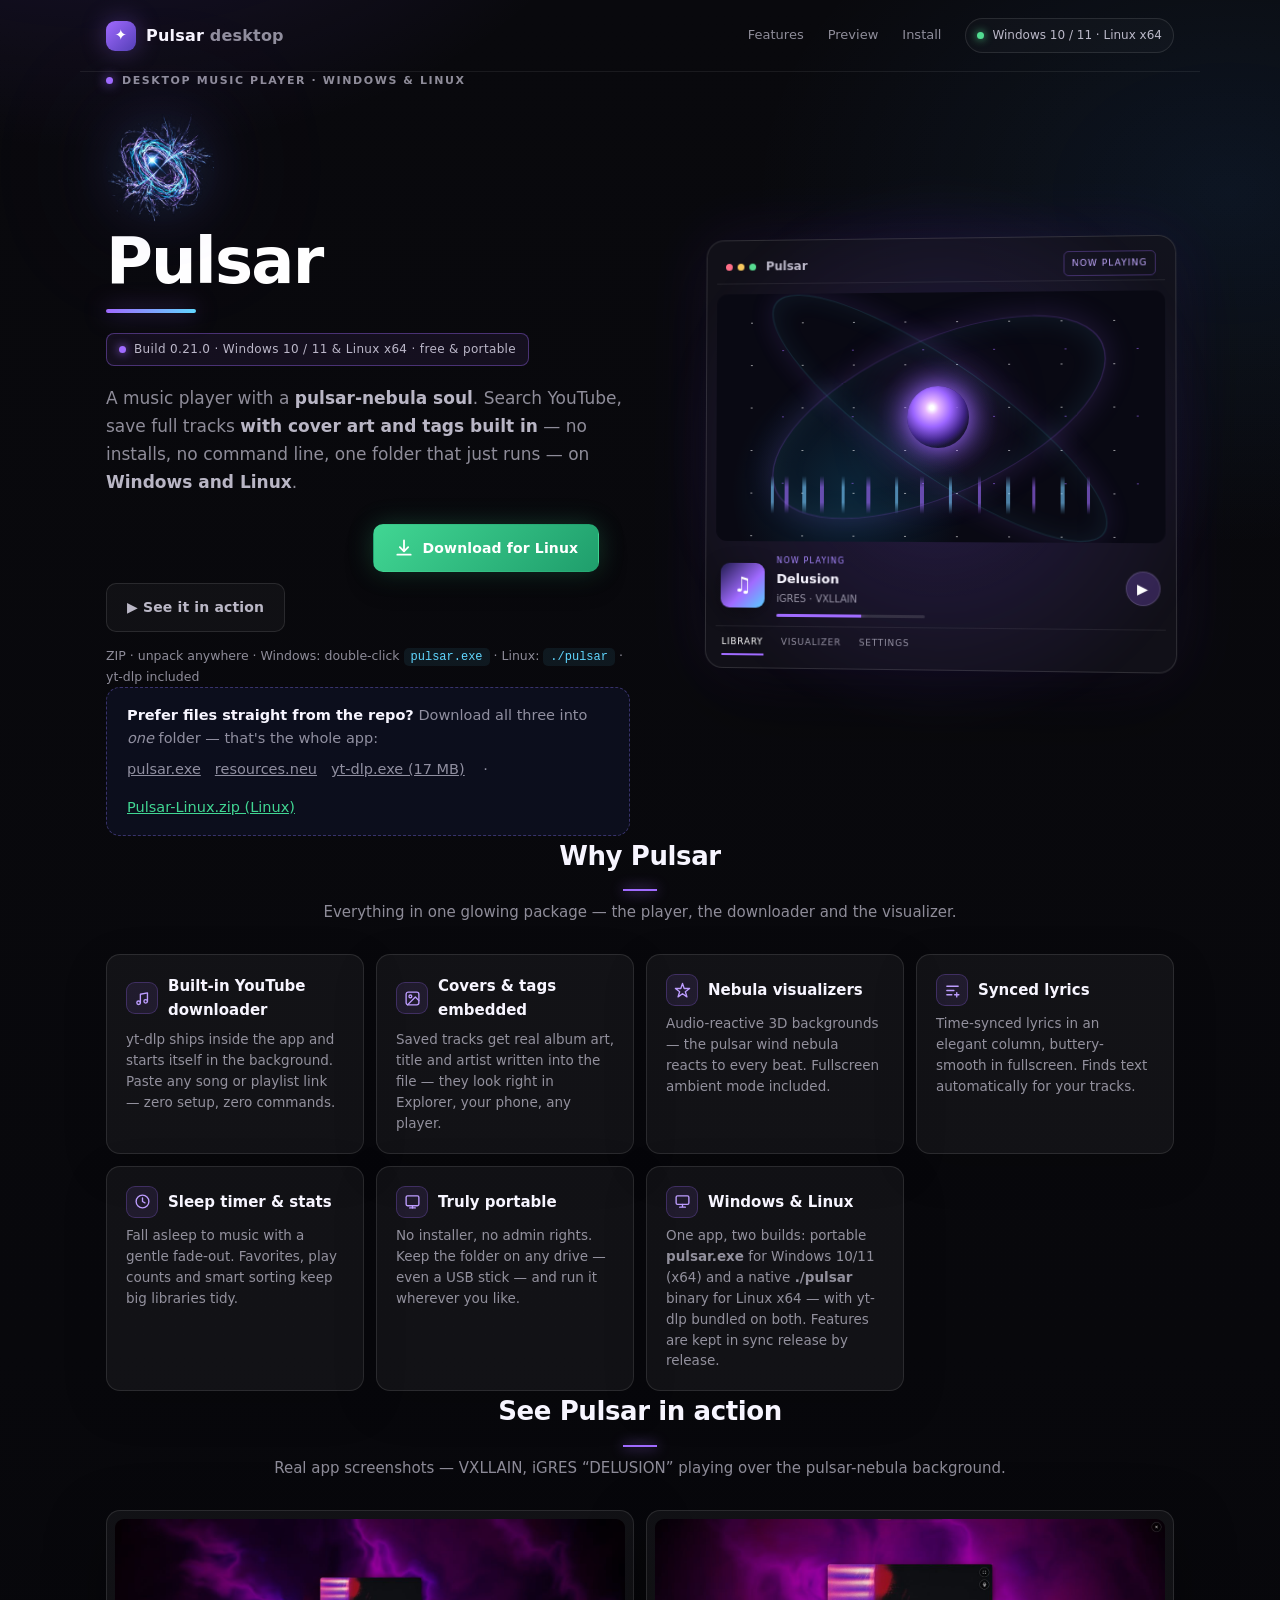
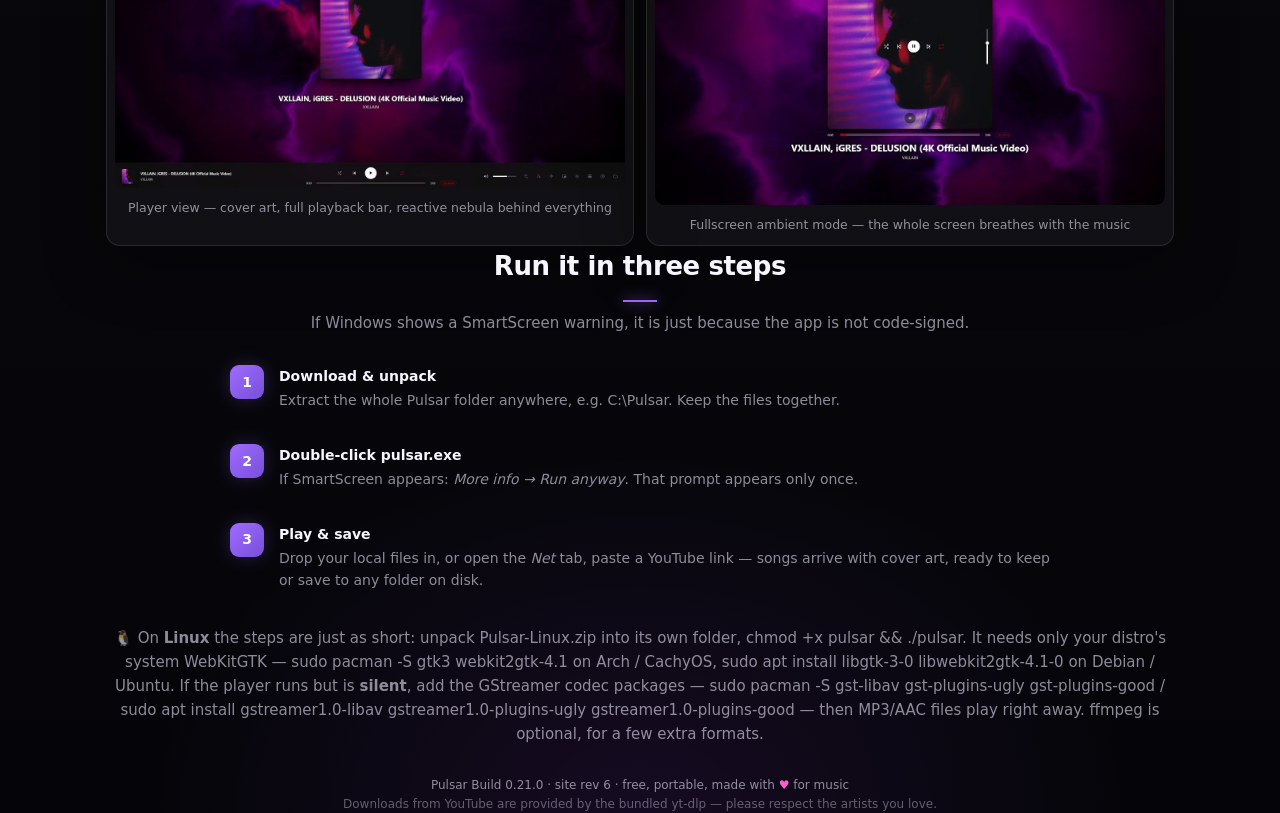
==== commit c02d6391: "Pulsar 0.21.0 Release Pulsar 0.21.0  - add automatic and manual application update checks against st" ====
--- a/index.html
+++ b/index.html
@@ -122,7 +122,7 @@
       <p class="eyebrow"><i></i> Desktop music player · Windows &amp; Linux</p>
       <img class="logo" src="[data-uri]" alt="Pulsar app icon">
       <h1>Pulsar</h1>
-      <div class="build"><i></i> Build 0.20.12 · Windows 10 / 11 &amp; Linux x64 · free &amp; portable</div>
+      <div class="build"><i></i> Build 0.21.0 · Windows 10 / 11 &amp; Linux x64 · free &amp; portable</div>
       <p class="tag">A music player with a <b>pulsar-nebula soul</b>. Search YouTube, save full tracks
      <b>with cover art and tags built in</b> — no installs, no command line, one folder that just runs — on <b>Windows and Linux</b>.</p>
 
@@ -215,7 +215,7 @@
 </section>
 
 <footer class="wrap">
-  Pulsar Build 0.20.12 · site rev 6 · free, portable, made with <span class="heart">♥</span> for music<br>
+  Pulsar Build 0.21.0 · site rev 6 · free, portable, made with <span class="heart">♥</span> for music<br>
   <span style="opacity:.65">Downloads from YouTube are provided by the bundled yt-dlp — please respect the artists you love.</span>
 </footer>
 
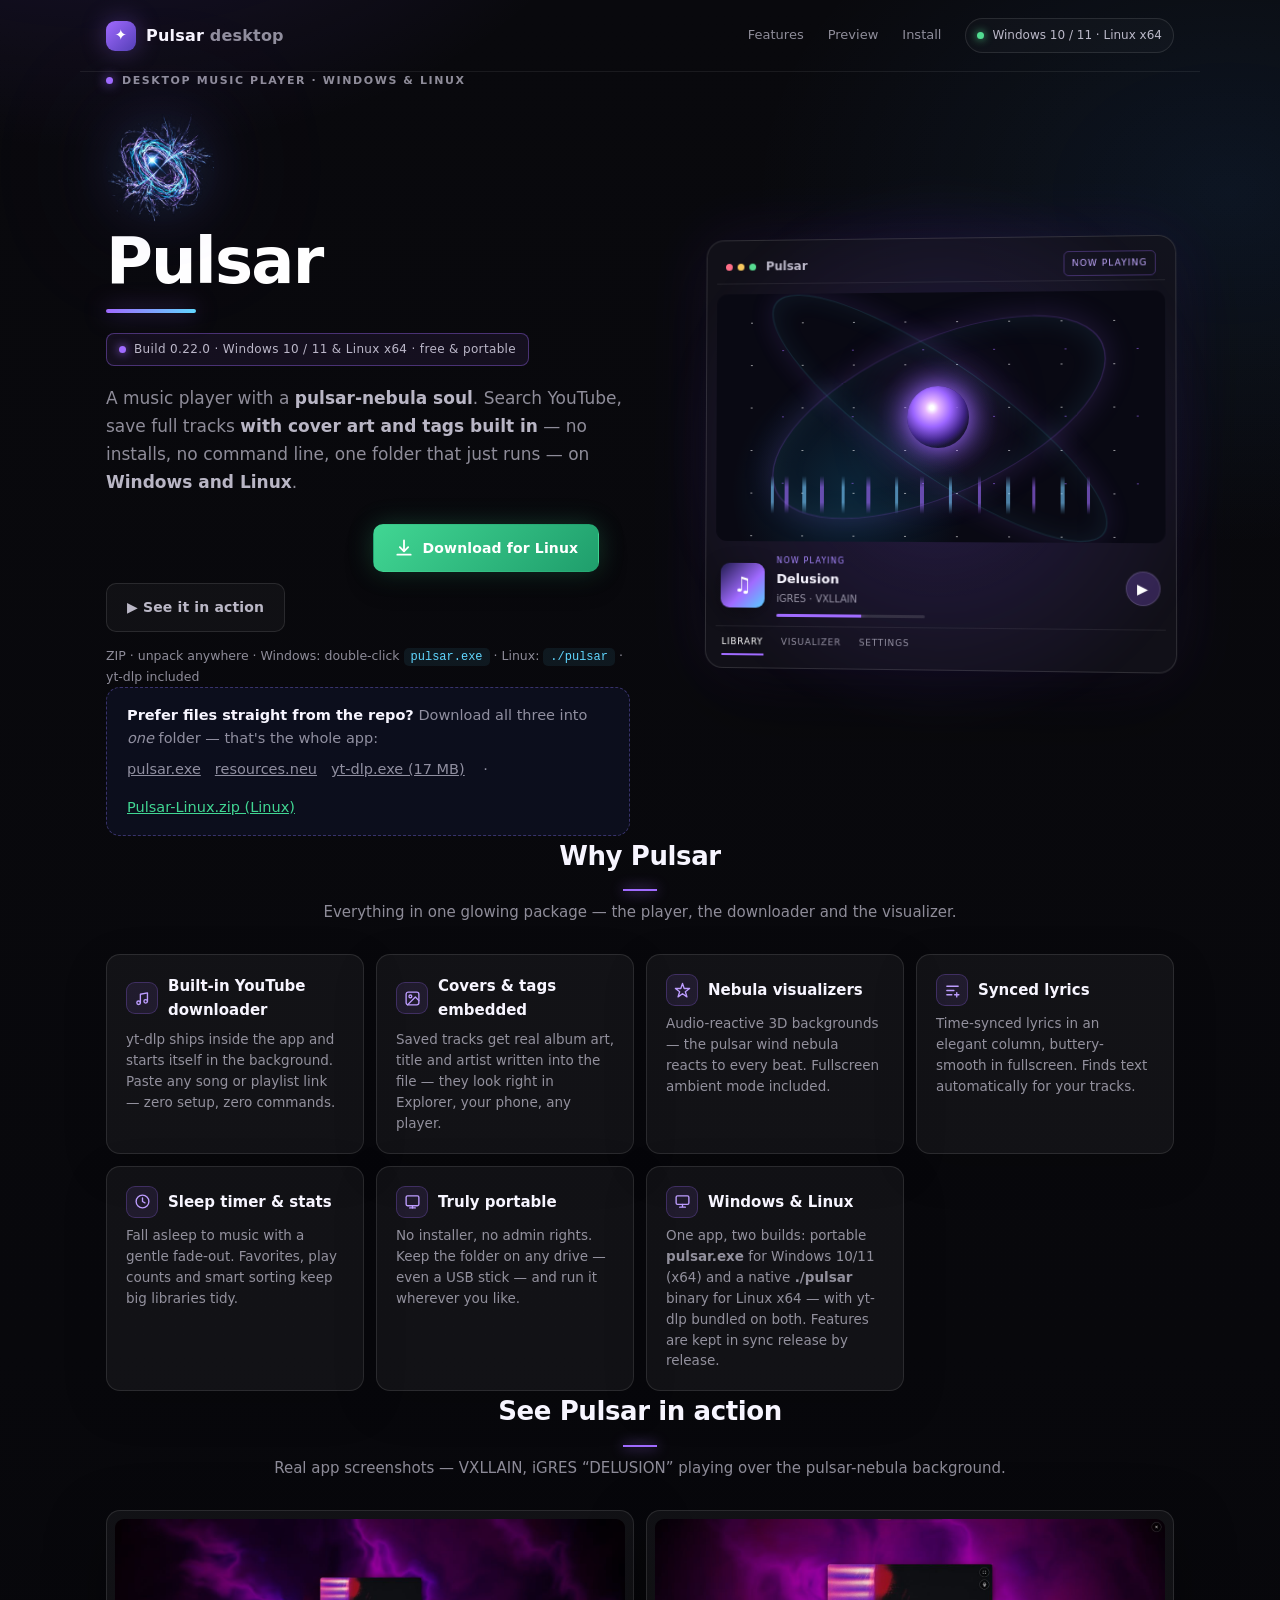
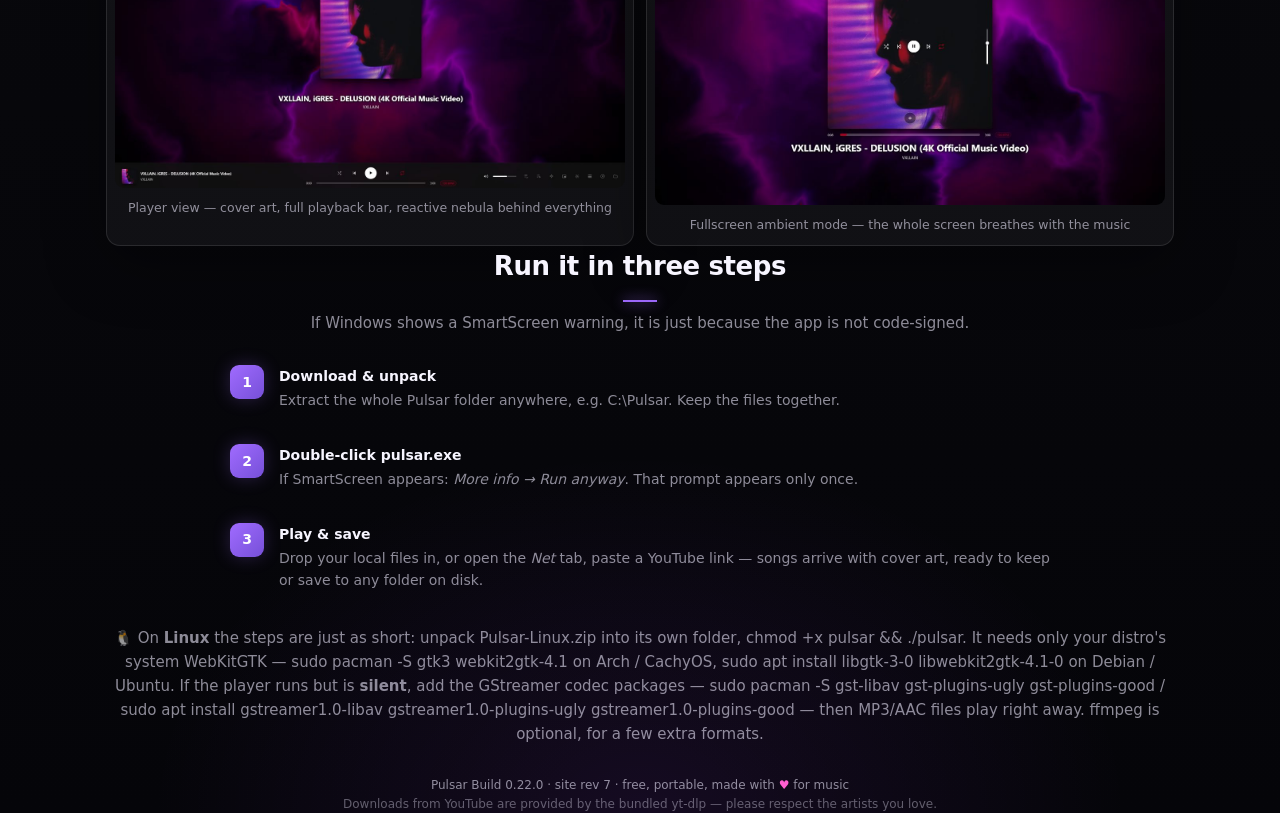
==== commit 49aedbda: "Add M4A/MP4 metadata support and improve the update panel     Add album, year, and genre reading and" ====
--- a/index.html
+++ b/index.html
@@ -122,7 +122,7 @@
       <p class="eyebrow"><i></i> Desktop music player · Windows &amp; Linux</p>
       <img class="logo" src="[data-uri]" alt="Pulsar app icon">
       <h1>Pulsar</h1>
-      <div class="build"><i></i> Build 0.21.0 · Windows 10 / 11 &amp; Linux x64 · free &amp; portable</div>
+      <div class="build"><i></i> Build 0.22.0 · Windows 10 / 11 &amp; Linux x64 · free &amp; portable</div>
       <p class="tag">A music player with a <b>pulsar-nebula soul</b>. Search YouTube, save full tracks
      <b>with cover art and tags built in</b> — no installs, no command line, one folder that just runs — on <b>Windows and Linux</b>.</p>
 
@@ -215,7 +215,7 @@
 </section>
 
 <footer class="wrap">
-  Pulsar Build 0.21.0 · site rev 6 · free, portable, made with <span class="heart">♥</span> for music<br>
+  Pulsar Build 0.22.0 · site rev 7 · free, portable, made with <span class="heart">♥</span> for music<br>
   <span style="opacity:.65">Downloads from YouTube are provided by the bundled yt-dlp — please respect the artists you love.</span>
 </footer>
 
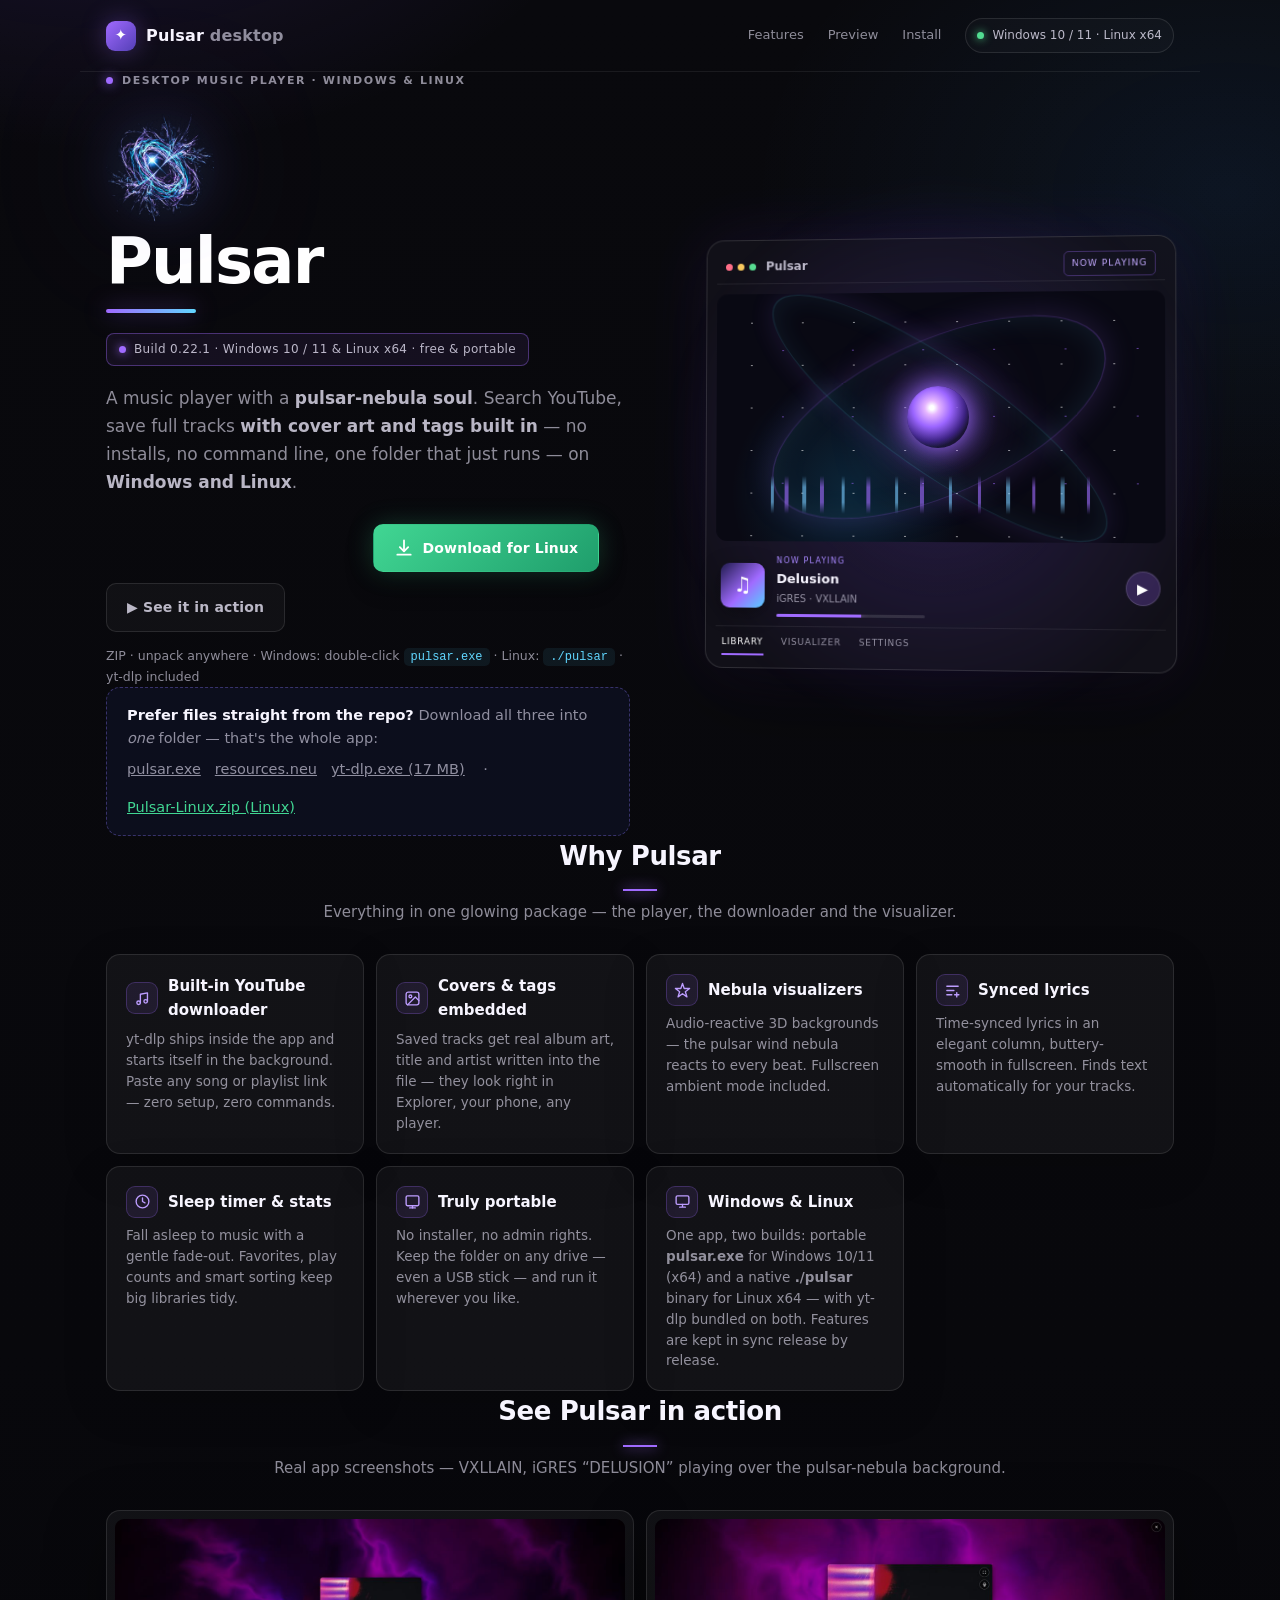
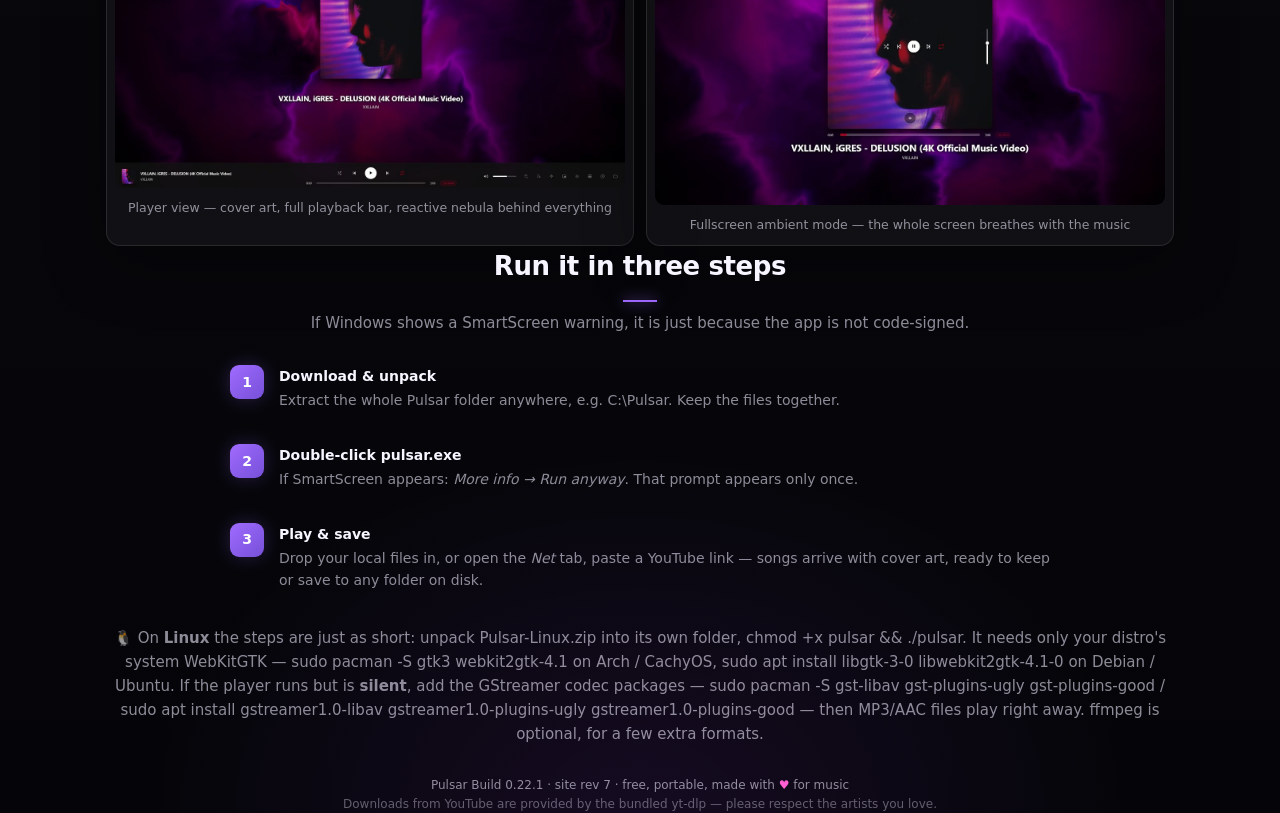
==== commit 5b73cfac: "Pulsar 0.22.1 # Pulsar 0.22.1  Portable desktop music player for Windows and Linux. This patch relea" ====
--- a/index.html
+++ b/index.html
@@ -122,7 +122,7 @@
       <p class="eyebrow"><i></i> Desktop music player · Windows &amp; Linux</p>
       <img class="logo" src="[data-uri]" alt="Pulsar app icon">
       <h1>Pulsar</h1>
-      <div class="build"><i></i> Build 0.22.0 · Windows 10 / 11 &amp; Linux x64 · free &amp; portable</div>
+      <div class="build"><i></i> Build 0.22.1 · Windows 10 / 11 &amp; Linux x64 · free &amp; portable</div>
       <p class="tag">A music player with a <b>pulsar-nebula soul</b>. Search YouTube, save full tracks
      <b>with cover art and tags built in</b> — no installs, no command line, one folder that just runs — on <b>Windows and Linux</b>.</p>
 
@@ -215,7 +215,7 @@
 </section>
 
 <footer class="wrap">
-  Pulsar Build 0.22.0 · site rev 7 · free, portable, made with <span class="heart">♥</span> for music<br>
+  Pulsar Build 0.22.1 · site rev 7 · free, portable, made with <span class="heart">♥</span> for music<br>
   <span style="opacity:.65">Downloads from YouTube are provided by the bundled yt-dlp — please respect the artists you love.</span>
 </footer>
 
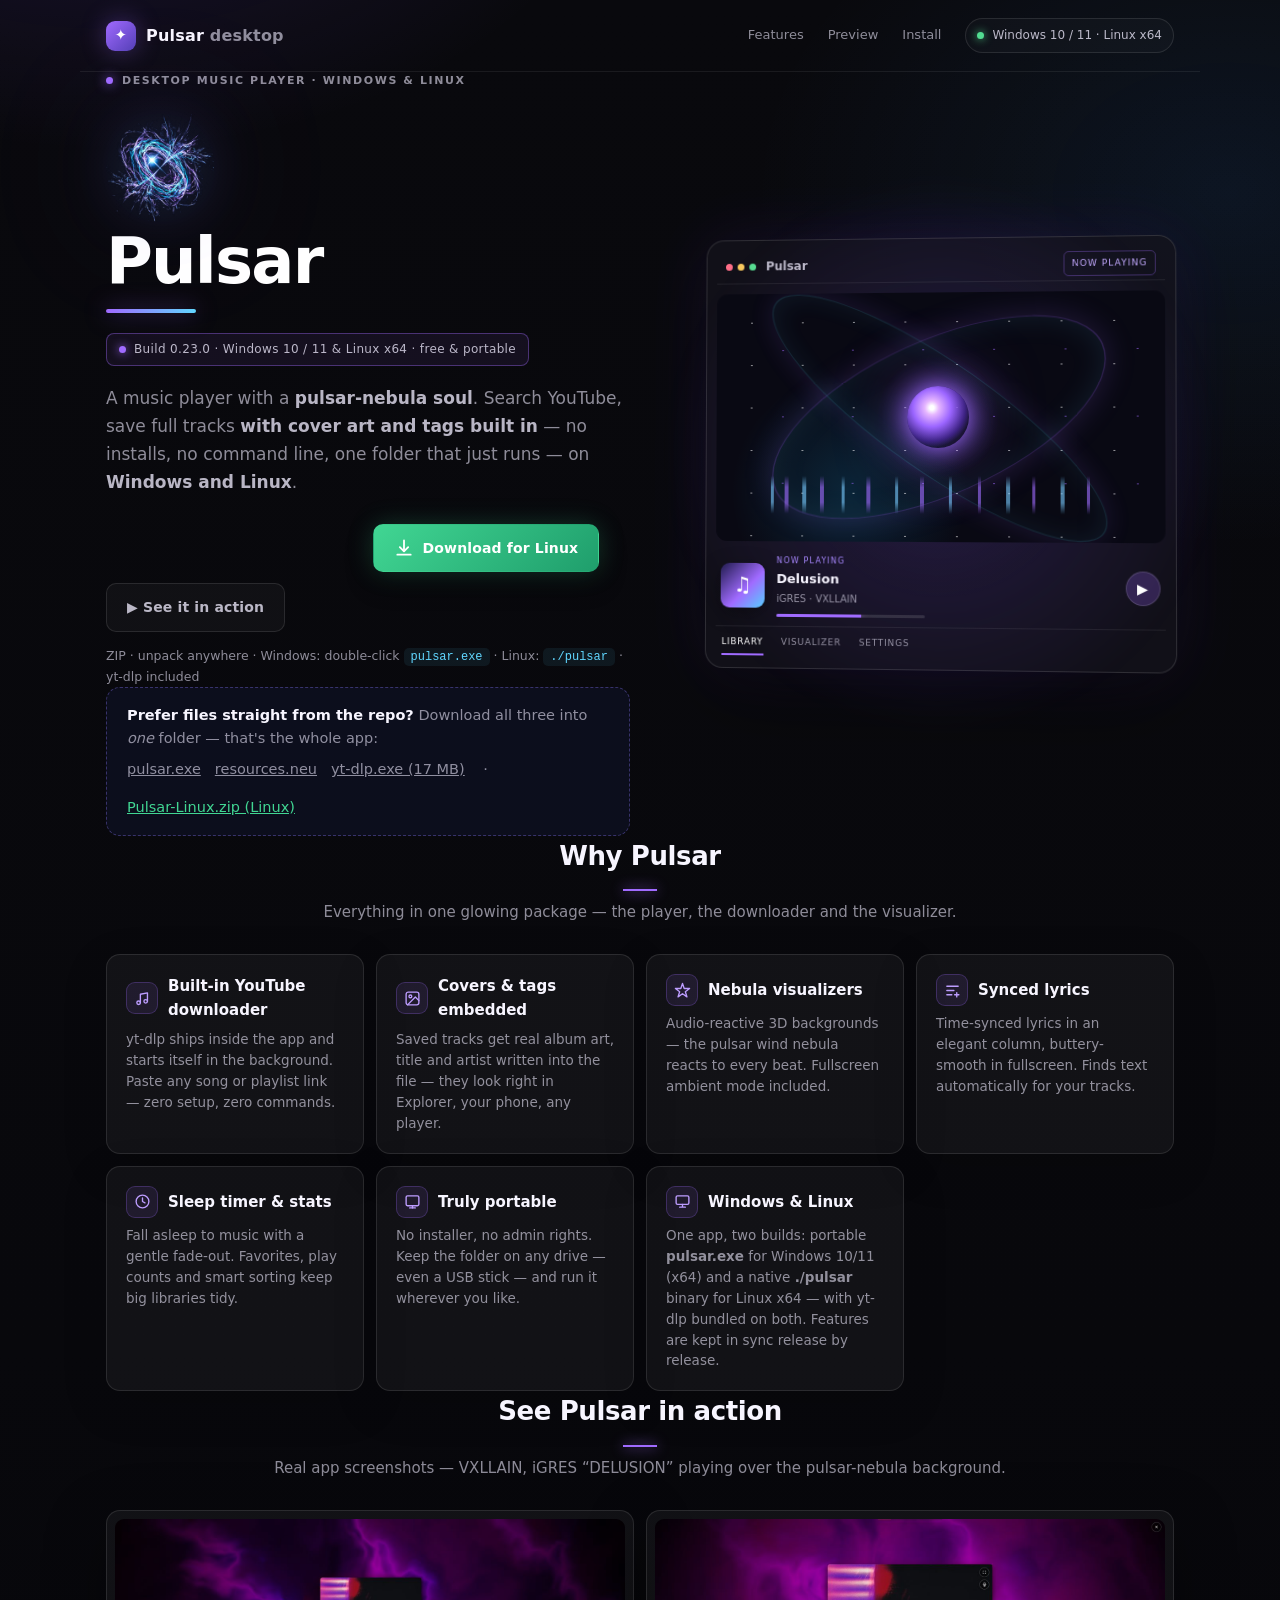
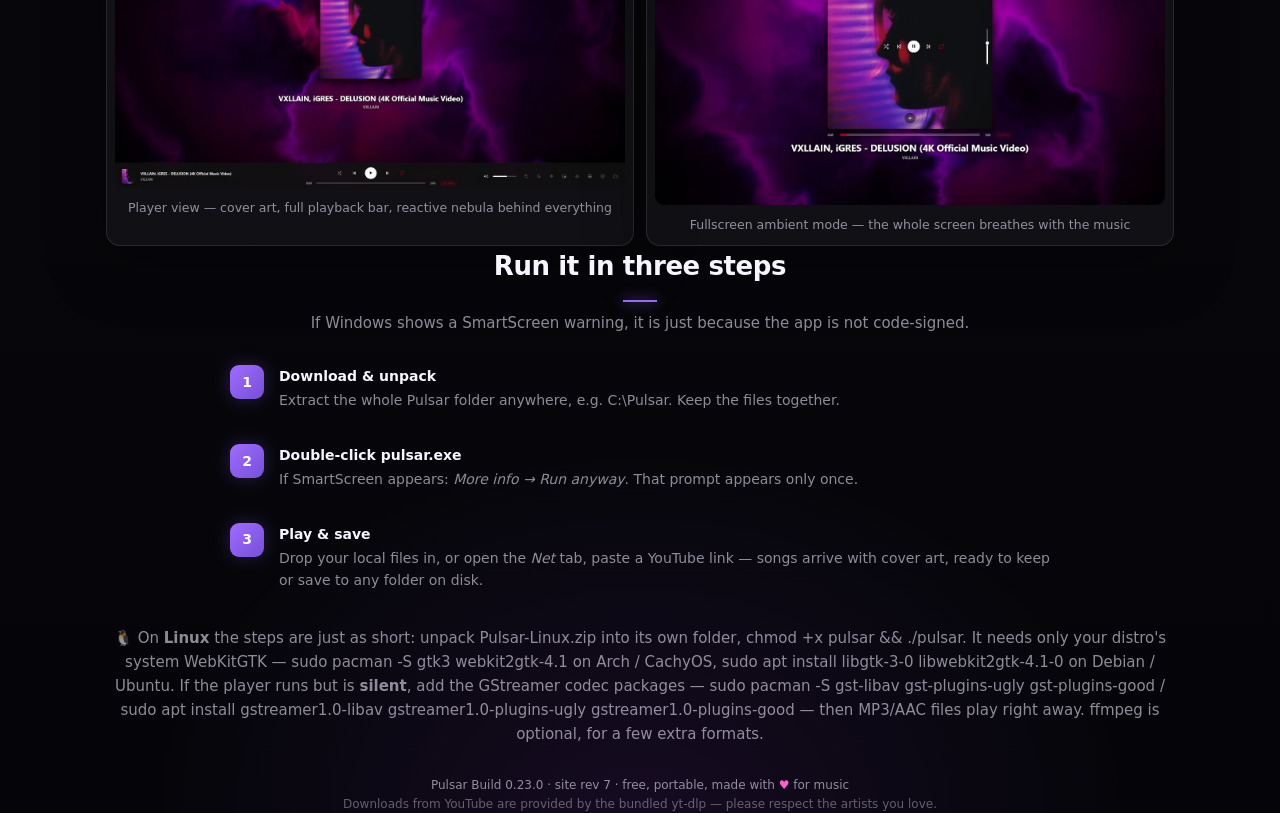
==== commit 54930bb5: "Pulsar 0.23.0 # Pulsar 0.23.0  A major feature release of Pulsar, the portable music player for Wind" ====
--- a/index.html
+++ b/index.html
@@ -122,7 +122,7 @@
       <p class="eyebrow"><i></i> Desktop music player · Windows &amp; Linux</p>
       <img class="logo" src="[data-uri]" alt="Pulsar app icon">
       <h1>Pulsar</h1>
-      <div class="build"><i></i> Build 0.22.1 · Windows 10 / 11 &amp; Linux x64 · free &amp; portable</div>
+      <div class="build"><i></i> Build 0.23.0 · Windows 10 / 11 &amp; Linux x64 · free &amp; portable</div>
       <p class="tag">A music player with a <b>pulsar-nebula soul</b>. Search YouTube, save full tracks
      <b>with cover art and tags built in</b> — no installs, no command line, one folder that just runs — on <b>Windows and Linux</b>.</p>
 
@@ -215,7 +215,7 @@
 </section>
 
 <footer class="wrap">
-  Pulsar Build 0.22.1 · site rev 7 · free, portable, made with <span class="heart">♥</span> for music<br>
+  Pulsar Build 0.23.0 · site rev 7 · free, portable, made with <span class="heart">♥</span> for music<br>
   <span style="opacity:.65">Downloads from YouTube are provided by the bundled yt-dlp — please respect the artists you love.</span>
 </footer>
 
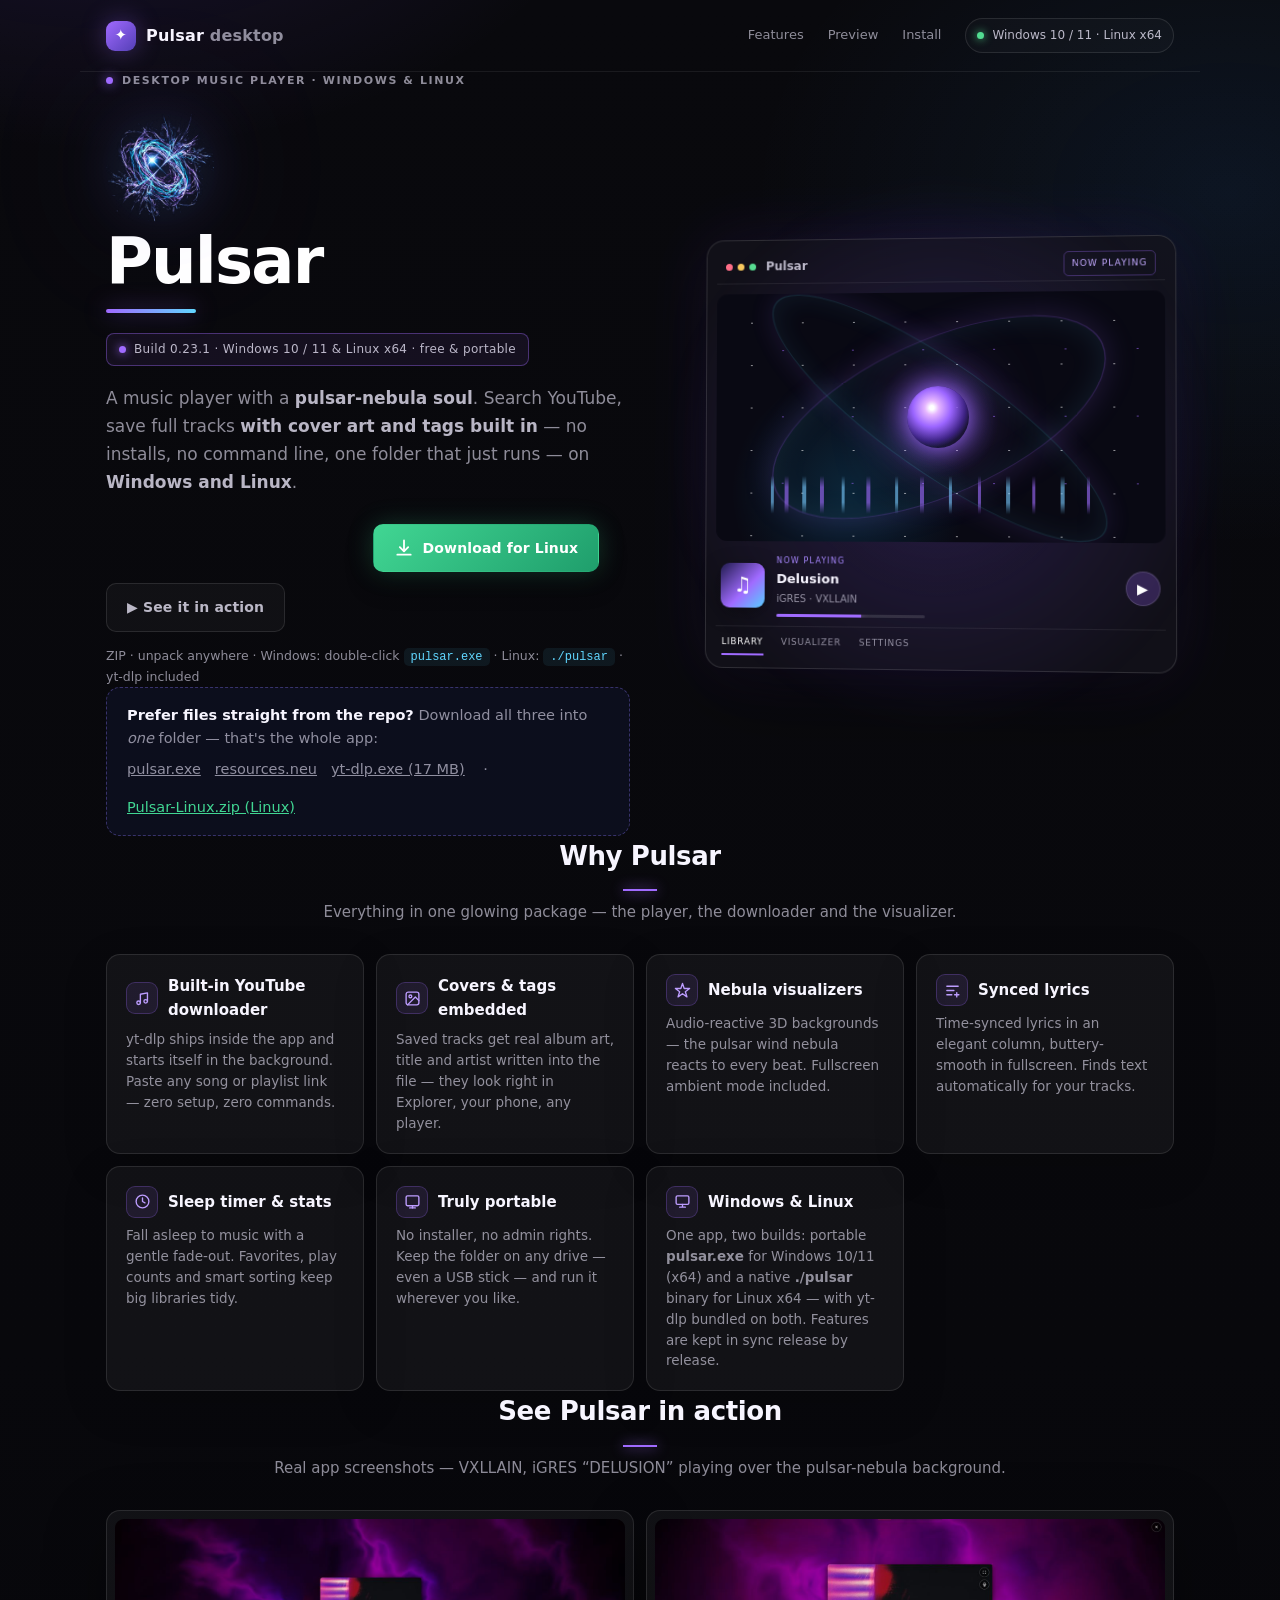
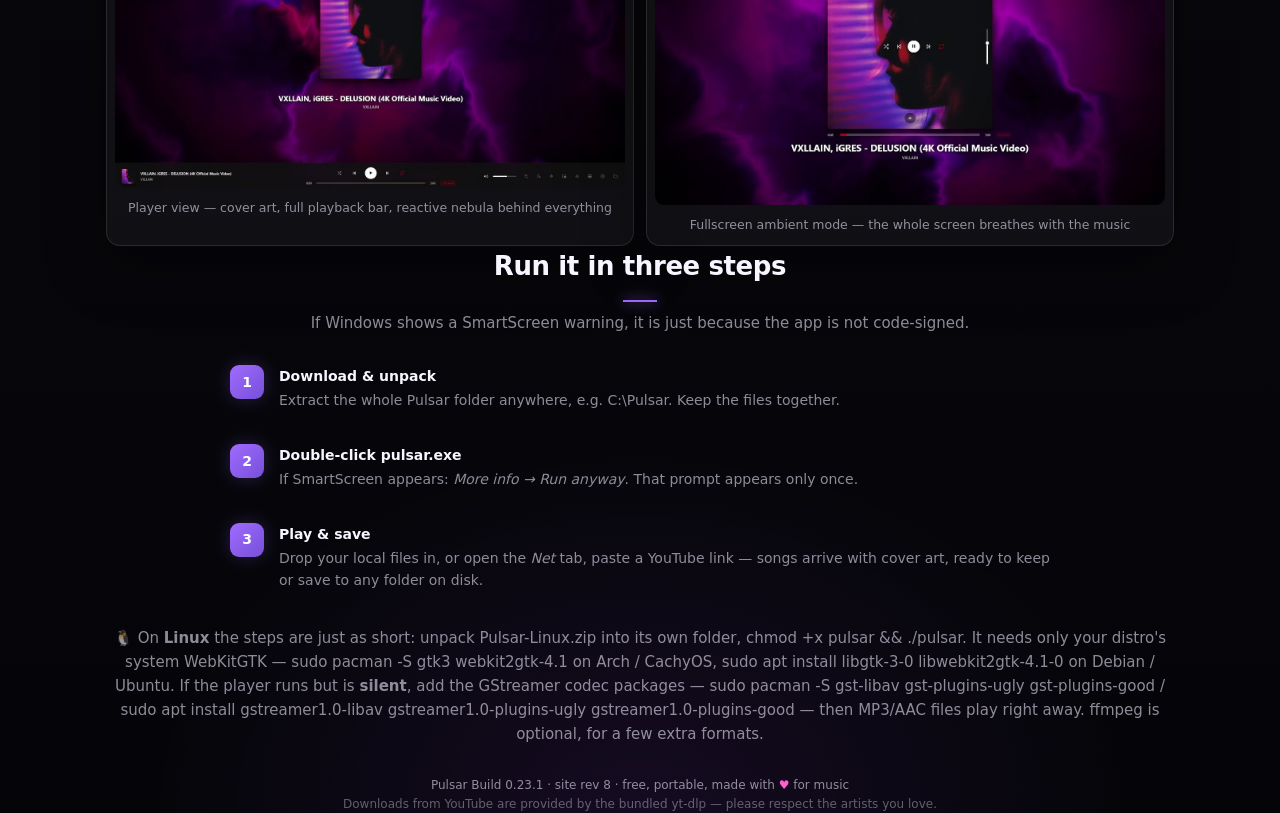
==== commit cb54e542: "Pulsar 0.23.1 # Pulsar 0.23.1  A focused visualizer update for Pulsar on Windows and Linux. This rel" ====
--- a/index.html
+++ b/index.html
@@ -122,7 +122,7 @@
       <p class="eyebrow"><i></i> Desktop music player · Windows &amp; Linux</p>
       <img class="logo" src="[data-uri]" alt="Pulsar app icon">
       <h1>Pulsar</h1>
-      <div class="build"><i></i> Build 0.23.0 · Windows 10 / 11 &amp; Linux x64 · free &amp; portable</div>
+      <div class="build"><i></i> Build 0.23.1 · Windows 10 / 11 &amp; Linux x64 · free &amp; portable</div>
       <p class="tag">A music player with a <b>pulsar-nebula soul</b>. Search YouTube, save full tracks
      <b>with cover art and tags built in</b> — no installs, no command line, one folder that just runs — on <b>Windows and Linux</b>.</p>
 
@@ -215,7 +215,7 @@
 </section>
 
 <footer class="wrap">
-  Pulsar Build 0.23.0 · site rev 7 · free, portable, made with <span class="heart">♥</span> for music<br>
+  Pulsar Build 0.23.1 · site rev 8 · free, portable, made with <span class="heart">♥</span> for music<br>
   <span style="opacity:.65">Downloads from YouTube are provided by the bundled yt-dlp — please respect the artists you love.</span>
 </footer>
 
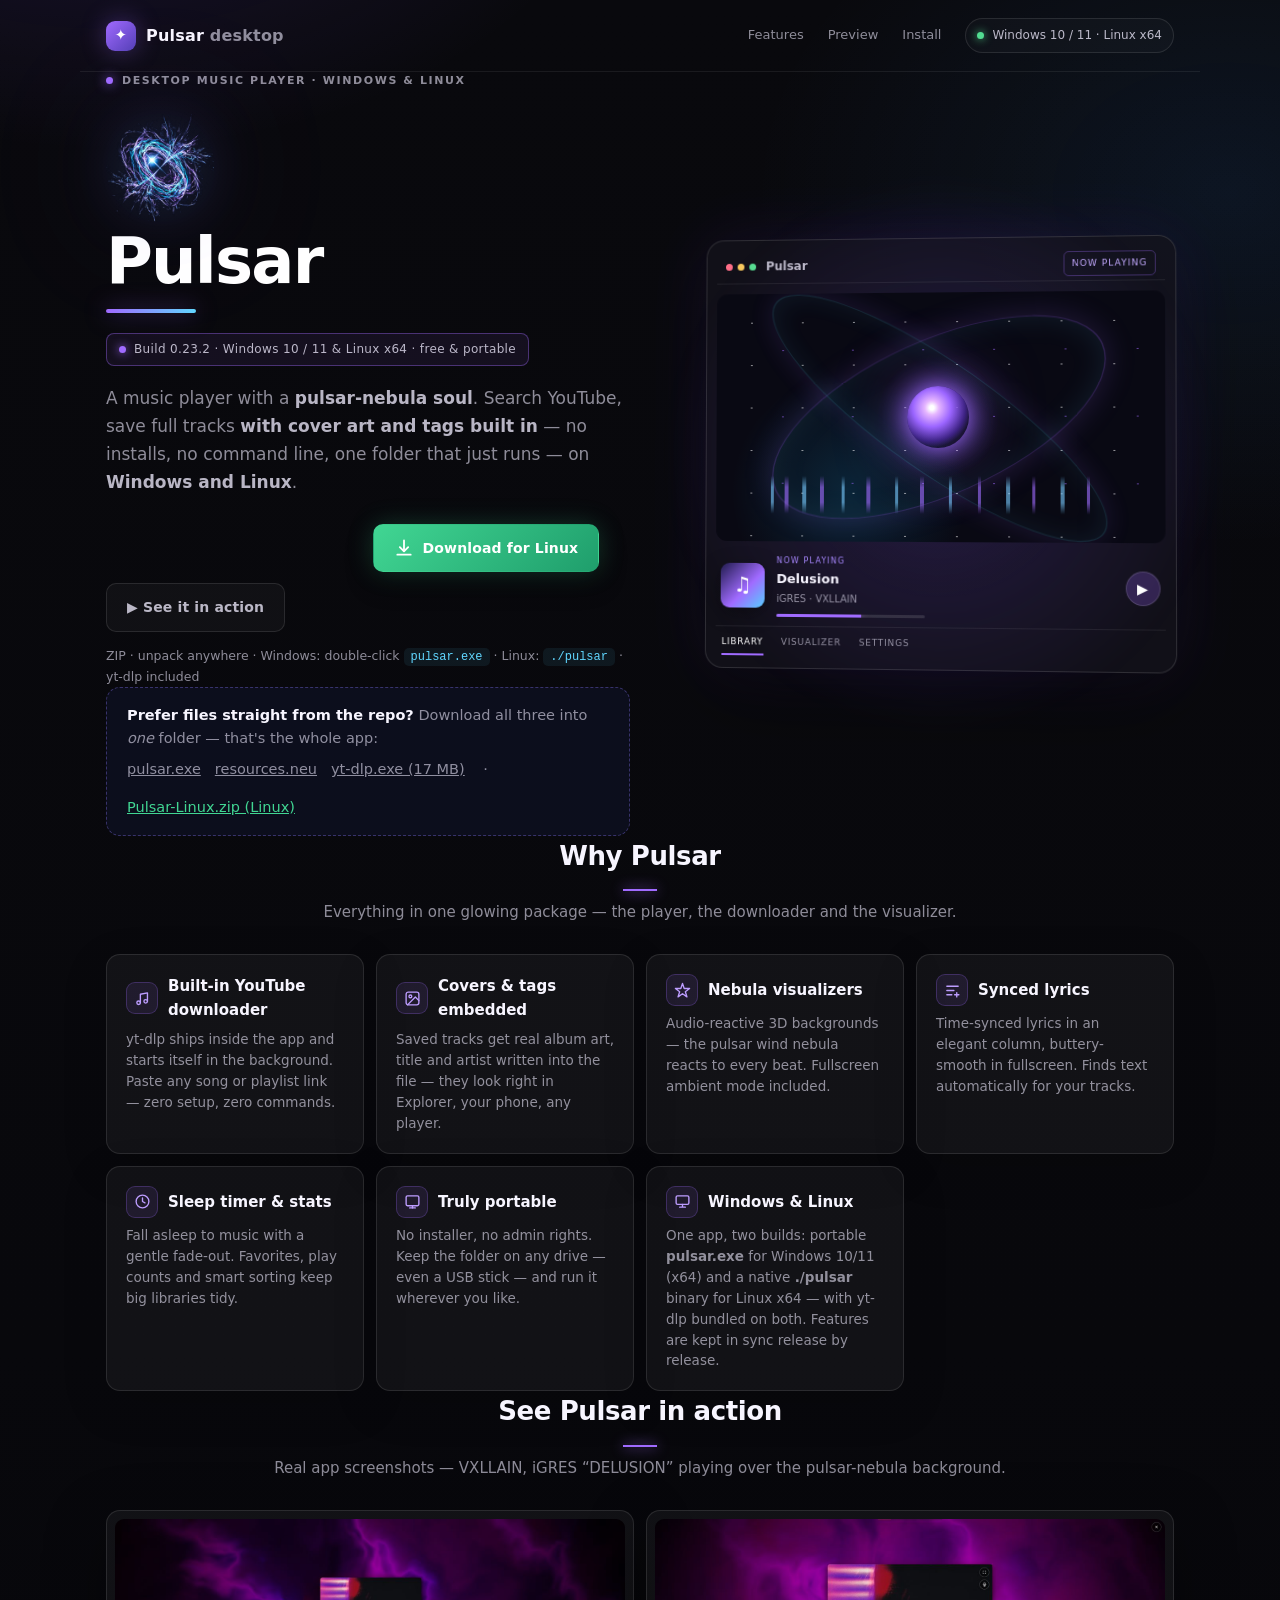
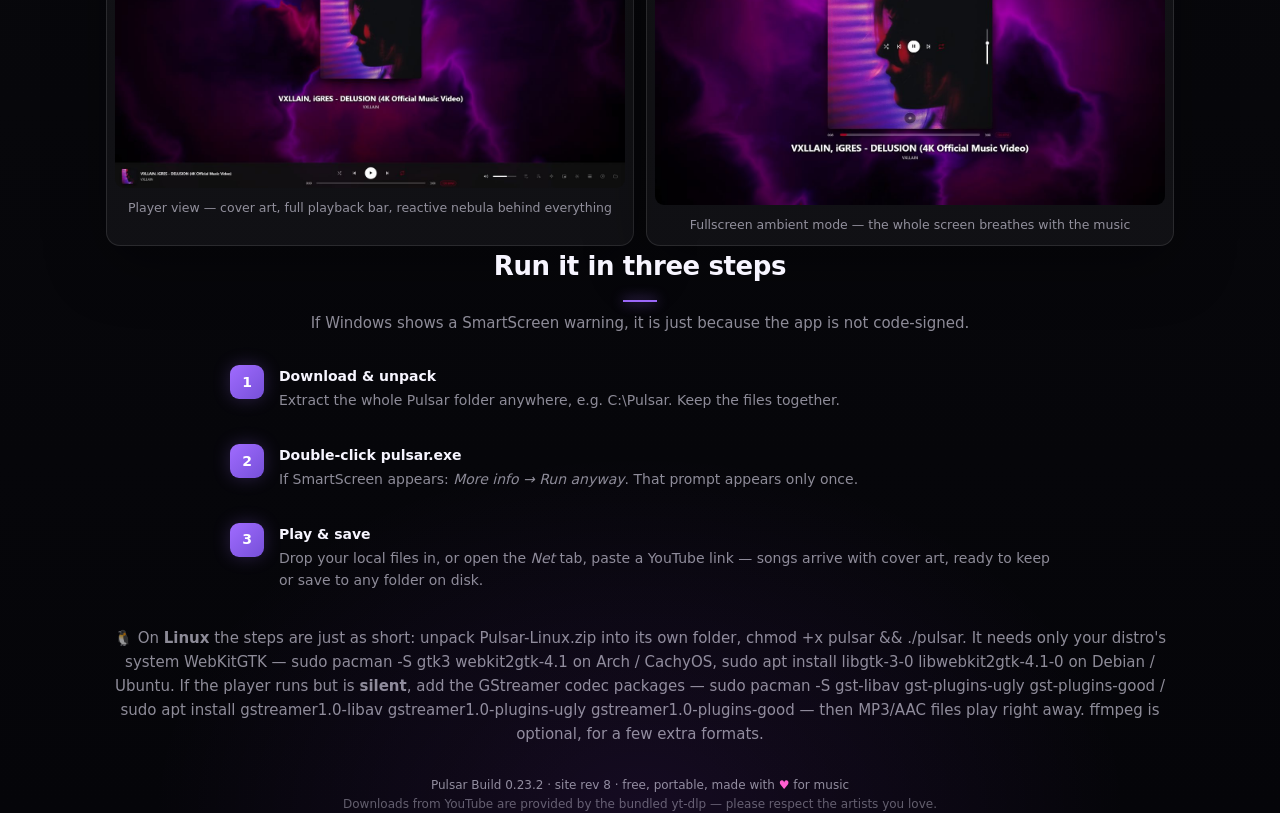
==== commit 04b52f42: "# Pulsar 0.23.2 # Pulsar 0.23.2  ## Highlights  - **Faster Discord Rich Presence track changes** — t" ====
--- a/index.html
+++ b/index.html
@@ -122,7 +122,7 @@
       <p class="eyebrow"><i></i> Desktop music player · Windows &amp; Linux</p>
       <img class="logo" src="[data-uri]